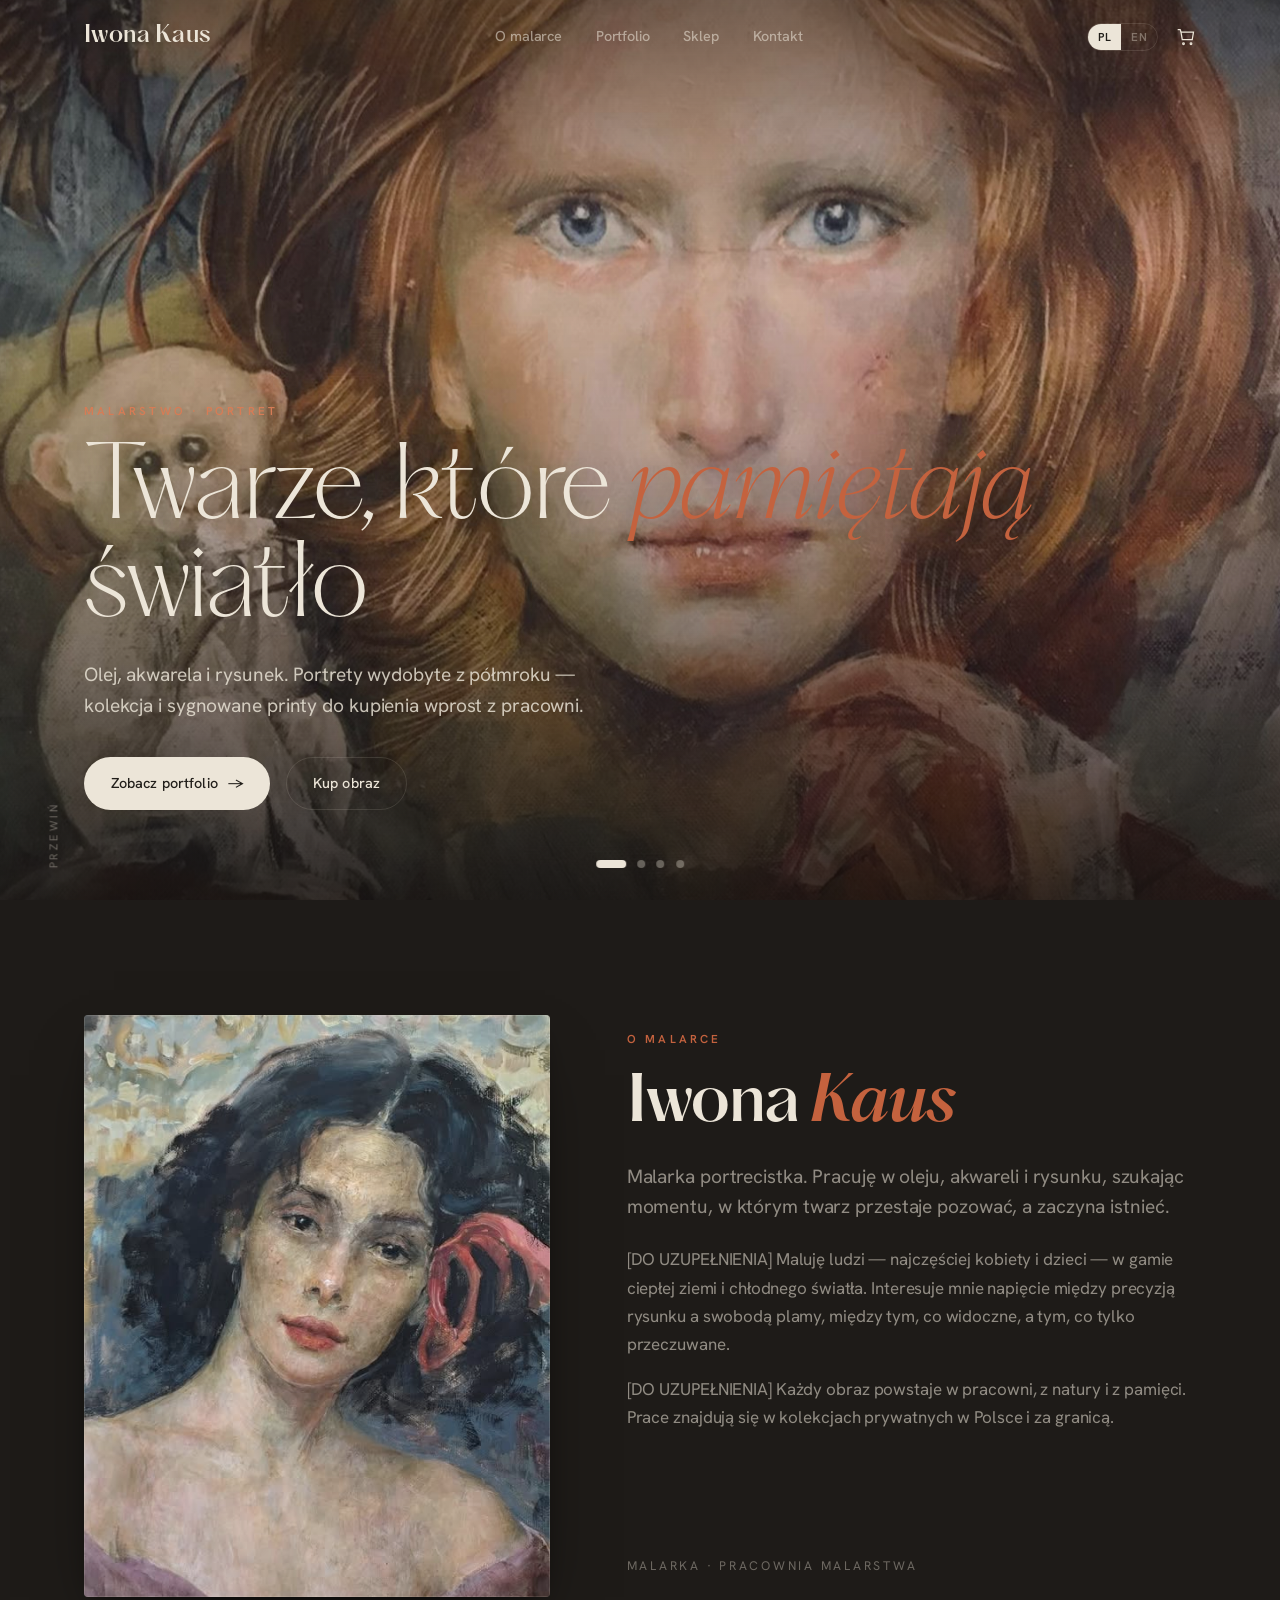
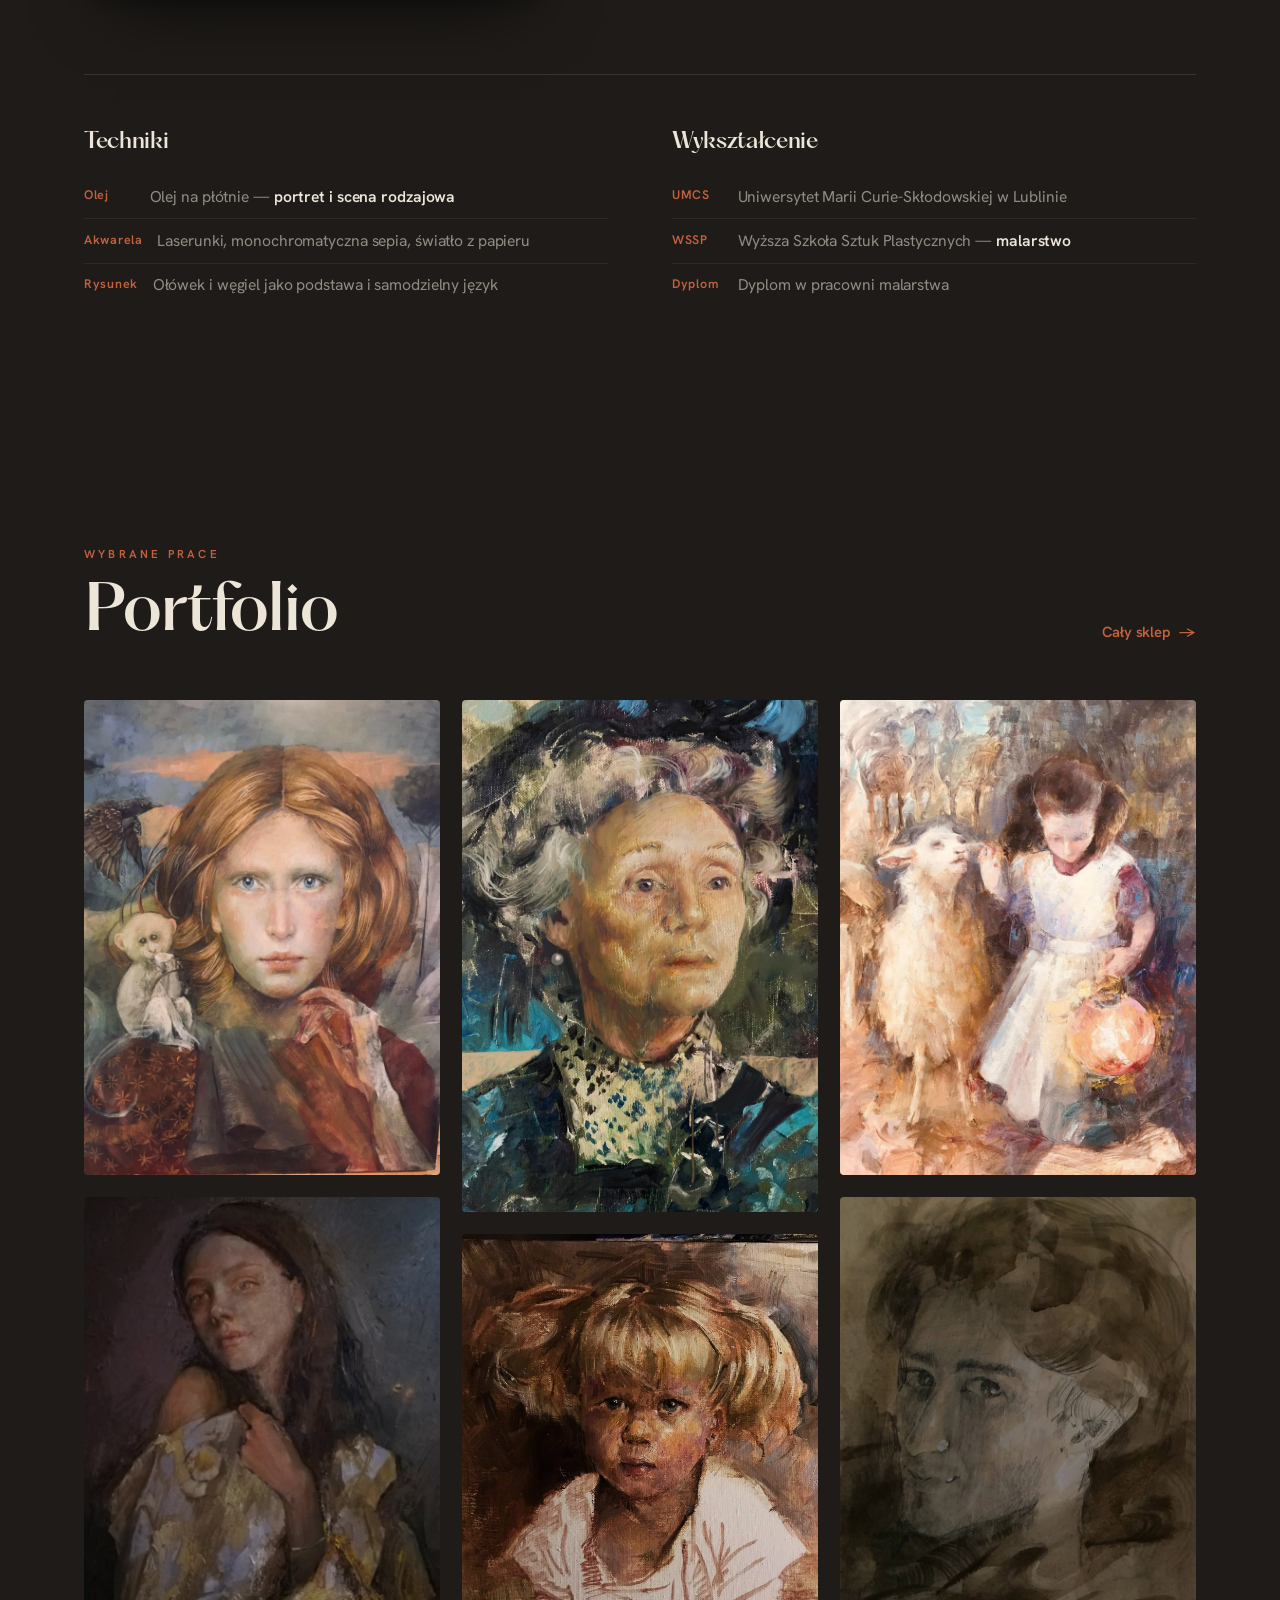
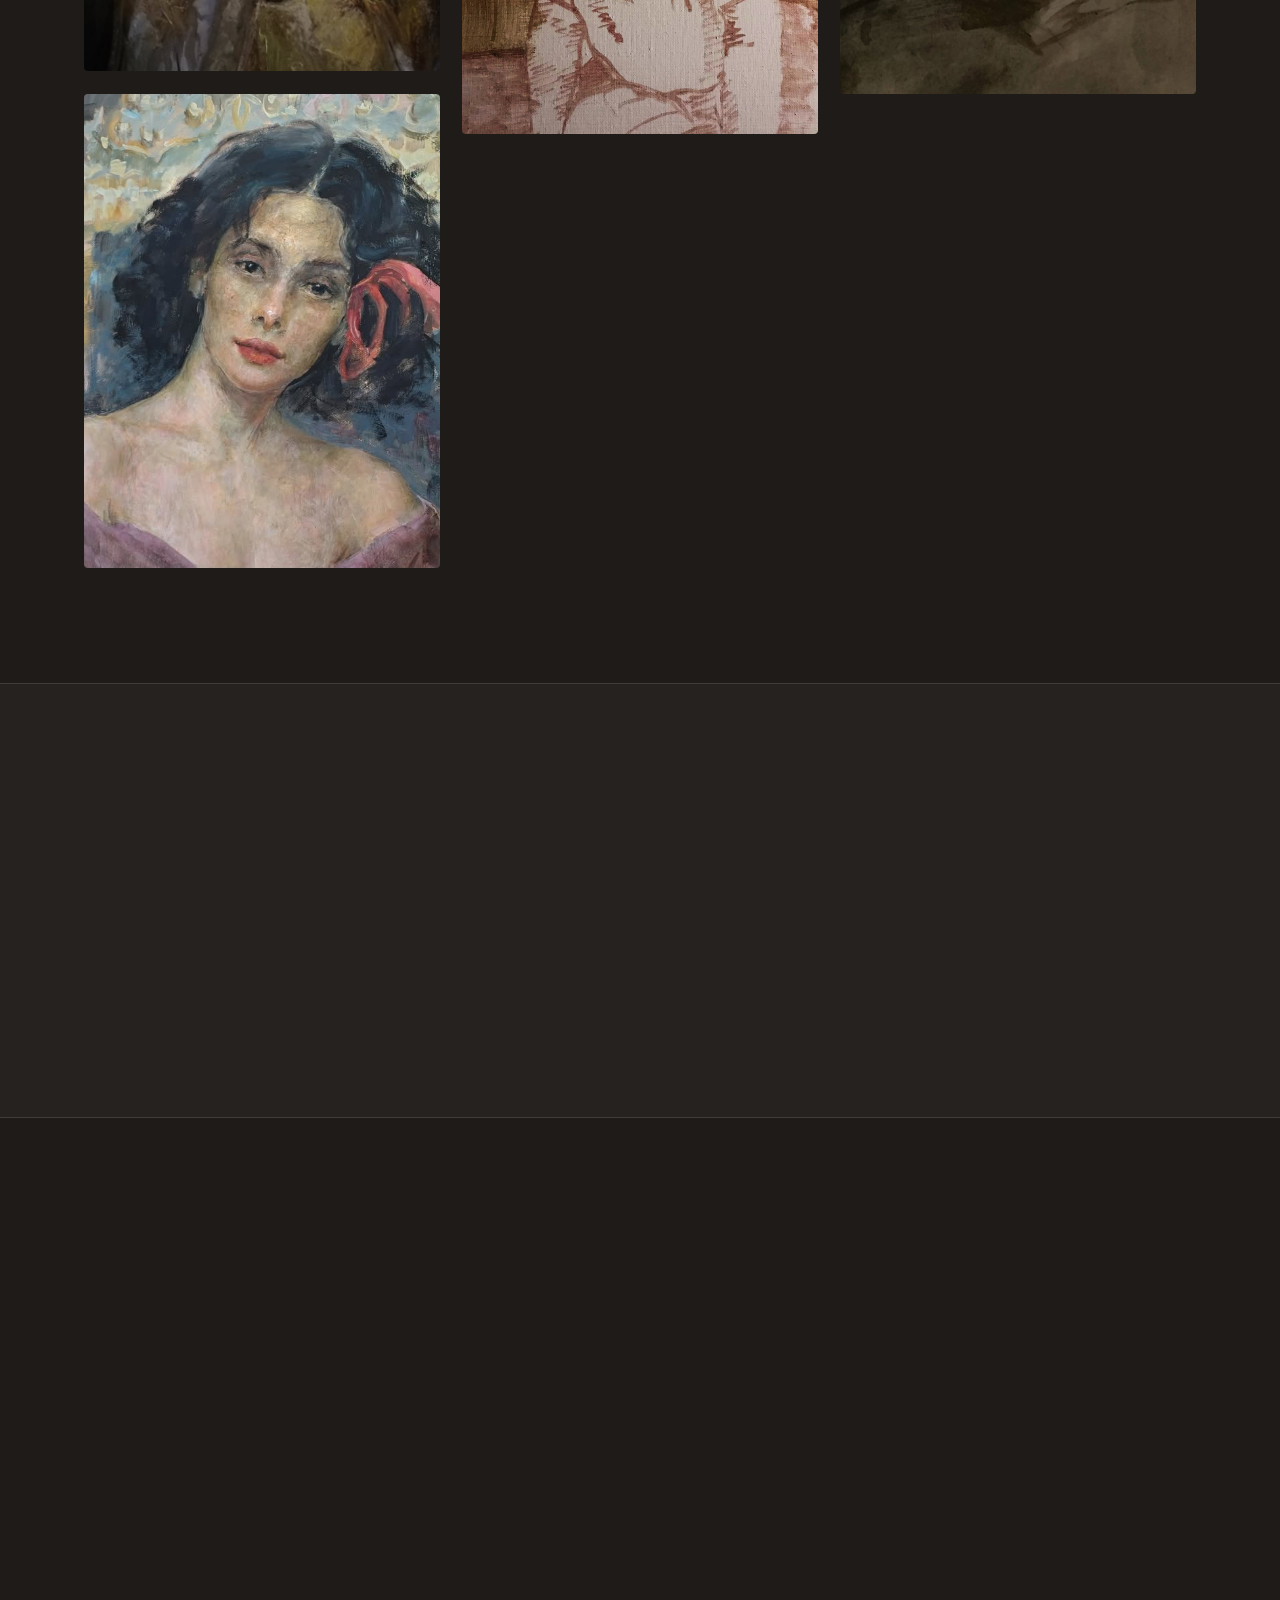
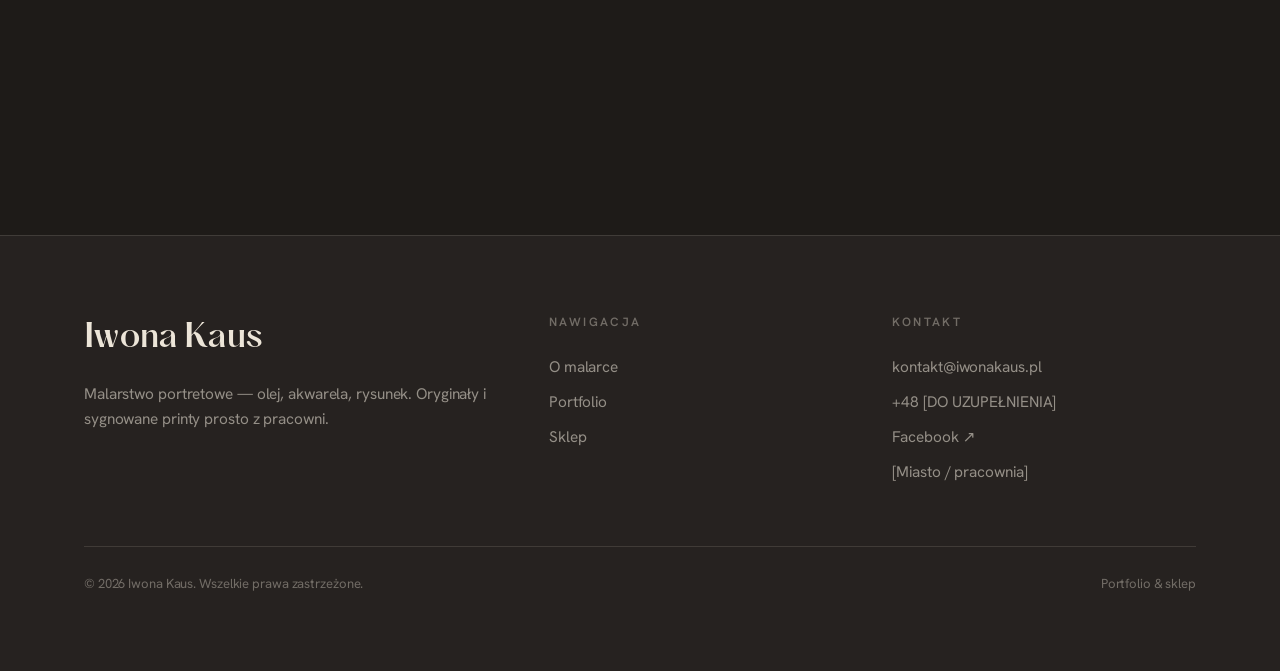
==== index.html @ 2f7f6acd "Iwona Kaus — portfolio & sklep (statyczna strona, PL/EN, koszyk+checkout) Co-Authored-By: Claude Opu" ====
<!DOCTYPE html>
<html lang="pl">
<head>
<meta charset="utf-8">
<meta name="viewport" content="width=device-width, initial-scale=1">
<title>Iwona Kaus — Malarstwo portretowe</title>
<meta name="description" content="Iwona Kaus — malarka portrecistka. Olej, akwarela, rysunek. Portfolio oraz oryginalne obrazy i sygnowane printy do kupienia z pracowni.">
<link rel="preconnect" href="https://fonts.googleapis.com">
<link rel="preconnect" href="https://fonts.gstatic.com" crossorigin>
<link href="https://fonts.googleapis.com/css2?family=Hanken+Grotesk:wght@400;500;600;700&family=Mrs+Saint+Delafield&display=swap" rel="stylesheet">
<link rel="stylesheet" href="assets/css/style.css">
</head>
<body>

<!-- ===================== NAV ===================== -->
<header class="nav">
  <div class="wrap">
    <a href="index.html" class="brand">Iwona <b>Kaus</b></a>
    <nav class="nav-links">
      <a href="#about" class="navlink" data-i18n="nav.about">O malarce</a>
      <a href="#portfolio" class="navlink" data-i18n="nav.portfolio">Portfolio</a>
      <a href="sklep.html" class="navlink" data-i18n="nav.shop">Sklep</a>
      <a href="#contact" class="navlink" data-i18n="nav.contact">Kontakt</a>
    </nav>
    <div class="nav-tools">
      <div class="lang">
        <button data-lang="pl">PL</button>
        <button data-lang="en">EN</button>
      </div>
      <button class="cart-btn" aria-label="Cart">
        <svg viewBox="0 0 24 24"><path d="M6 6h15l-1.5 9h-12z"/><circle cx="9" cy="20" r="1"/><circle cx="18" cy="20" r="1"/><path d="M6 6L5 3H2"/></svg>
        <span class="cart-count">0</span>
      </button>
      <button class="burger" aria-label="Menu"><span></span><span></span><span></span></button>
    </div>
  </div>
</header>

<!-- ===================== HERO ===================== -->
<section class="hero">
  <div class="slides" id="slides"></div>
  <button class="hero-arrow prev" id="heroPrev" aria-label="Poprzedni"><svg viewBox="0 0 24 24"><path d="M15 18l-6-6 6-6"/></svg></button>
  <button class="hero-arrow next" id="heroNext" aria-label="Następny"><svg viewBox="0 0 24 24"><path d="M9 18l6-6-6-6"/></svg></button>
  <div class="hero-content">
    <div class="wrap">
      <span class="eyebrow" data-i18n="hero.eyebrow">Malarstwo · Portret</span>
      <h1 class="display" data-i18n="hero.title">Twarze, które <em>pamiętają</em> światło</h1>
      <p class="lede" data-i18n="hero.lede">Olej, akwarela i rysunek. Portrety wydobyte z półmroku.</p>
      <div class="hero-cta">
        <a href="#portfolio" class="btn btn-primary"><span data-i18n="hero.cta1">Zobacz portfolio</span> <span class="arw">→</span></a>
        <a href="sklep.html" class="btn btn-ghost"><span data-i18n="hero.cta2">Kup obraz</span></a>
      </div>
    </div>
  </div>
  <div class="hero-dots" id="heroDots"></div>
  <span class="scroll-cue" data-i18n="hero.scroll">Przewiń</span>
</section>

<!-- ===================== ABOUT ===================== -->
<section class="section about" id="about">
  <div class="wrap">
    <div class="about-grid">
      <div class="about-portrait reveal">
        <img src="assets/img/art-03-dziewczyna-roza.png" alt="Iwona Kaus — pracownia">
        <span class="frame"></span>
      </div>
      <div>
        <span class="eyebrow reveal" data-i18n="about.eyebrow">O malarce</span>
        <h2 class="title reveal d1" data-i18n="about.title">Iwona <em>Kaus</em></h2>
        <p class="lede reveal d2" data-i18n="about.lede">Malarka portrecistka.</p>
        <p class="body reveal d2" data-i18n="about.p1">[DO UZUPEŁNIENIA]</p>
        <p class="body reveal d3" data-i18n="about.p2">[DO UZUPEŁNIENIA]</p>
        <div class="sign-wrap reveal d3">
          <div class="signature">Iwona Kaus</div>
          <div class="sign-role" data-i18n="about.signrole">Malarka · pracownia malarstwa</div>
        </div>
      </div>
    </div>

    <div class="facts">
      <div class="reveal">
        <h4 data-i18n="facts.tech.title">Techniki</h4>
        <ul>
          <li><span class="k" data-i18n="facts.tech.1k">Olej</span><span class="v" data-i18n="facts.tech.1v"></span></li>
          <li><span class="k" data-i18n="facts.tech.2k">Akwarela</span><span class="v" data-i18n="facts.tech.2v"></span></li>
          <li><span class="k" data-i18n="facts.tech.3k">Rysunek</span><span class="v" data-i18n="facts.tech.3v"></span></li>
        </ul>
      </div>
      <div class="reveal d1">
        <h4 data-i18n="facts.edu.title">Wykształcenie</h4>
        <ul>
          <li><span class="k" data-i18n="facts.edu.1k">UMCS</span><span class="v" data-i18n="facts.edu.1v"></span></li>
          <li><span class="k" data-i18n="facts.edu.2k">WSSP</span><span class="v" data-i18n="facts.edu.2v"></span></li>
          <li><span class="k" data-i18n="facts.edu.3k">Dyplom</span><span class="v" data-i18n="facts.edu.3v"></span></li>
        </ul>
      </div>
    </div>
  </div>
</section>

<!-- ===================== PORTFOLIO ===================== -->
<section class="section" id="portfolio">
  <div class="wrap">
    <div class="pf-head">
      <div>
        <span class="eyebrow reveal" data-i18n="pf.eyebrow">Wybrane prace</span>
        <h2 class="title reveal d1" data-i18n="pf.title">Portfolio</h2>
      </div>
      <a href="sklep.html" class="link-arw reveal d1"><span data-i18n="pf.cta">Cały sklep</span> <span>→</span></a>
    </div>
    <div class="pf-grid" id="pfGrid"></div>
  </div>
</section>

<!-- ===================== QUOTE ===================== -->
<section class="section quote">
  <div class="wrap">
    <blockquote class="reveal" data-i18n="quote.text">„…”</blockquote>
    <cite class="reveal d1" data-i18n="quote.cite">Iwona Kaus</cite>
  </div>
</section>

<!-- ===================== SHOP CTA ===================== -->
<section class="section shop-cta">
  <div class="wrap">
    <span class="eyebrow reveal" style="justify-content:center" data-i18n="shopcta.eyebrow">Kolekcja</span>
    <h2 class="title reveal d1" data-i18n="shopcta.title">Zabierz obraz do domu</h2>
    <p class="lede reveal d2" data-i18n="shopcta.lede"></p>
    <a href="sklep.html" class="btn btn-accent reveal d2"><span data-i18n="shopcta.btn">Przejdź do sklepu</span> <span class="arw">→</span></a>
  </div>
</section>

<!-- ===================== FOOTER ===================== -->
<footer id="contact">
  <div class="wrap">
    <div class="foot-grid">
      <div>
        <div class="foot-brand">Iwona <b>Kaus</b></div>
        <p class="small" data-i18n="foot.tagline"></p>
      </div>
      <div class="foot-col">
        <h5 data-i18n="foot.explore">Nawigacja</h5>
        <a href="#about" data-i18n="nav.about">O malarce</a>
        <a href="#portfolio" data-i18n="nav.portfolio">Portfolio</a>
        <a href="sklep.html" data-i18n="nav.shop">Sklep</a>
      </div>
      <div class="foot-col">
        <h5 data-i18n="foot.contact">Kontakt</h5>
        <a href="mailto:kontakt@iwonakaus.pl">kontakt@iwonakaus.pl</a>
        <span>+48 [DO UZUPEŁNIENIA]</span>
        <a href="https://www.facebook.com/profile.php?id=100009621670261" target="_blank" rel="noopener">Facebook ↗</a>
        <span>[Miasto / pracownia]</span>
      </div>
    </div>
    <div class="foot-bottom">
      <span>© <span id="year"></span> Iwona Kaus. <span data-i18n="foot.rights">Wszelkie prawa zastrzeżone.</span></span>
      <span data-i18n="foot.made">Portfolio & sklep</span>
    </div>
  </div>
</footer>

<!-- ===================== CART DRAWER ===================== -->
<div class="overlay" id="overlay"></div>
<aside class="drawer" id="cartDrawer" aria-label="Cart">
  <div class="drawer-head">
    <h3 data-i18n="cart.title">Koszyk</h3>
    <button class="drawer-close" id="cartClose" aria-label="Zamknij"><svg viewBox="0 0 24 24"><path d="M6 6l12 12M18 6L6 18"/></svg></button>
  </div>
  <div class="drawer-body" id="cartBody"></div>
  <div class="drawer-foot" id="cartFoot">
    <div class="row"><span class="lbl" data-i18n="cart.total">Razem</span><span class="sum" id="cartSum">0 zł</span></div>
    <a href="checkout.html" class="btn btn-accent"><span data-i18n="cart.checkout">Do kasy</span> <span class="arw">→</span></a>
  </div>
</aside>

<!-- ===================== LIGHTBOX ===================== -->
<div class="lightbox" id="lightbox" aria-hidden="true">
  <button class="lb-close" id="lbClose" aria-label="Zamknij"><svg viewBox="0 0 24 24"><path d="M6 6l12 12M18 6L6 18"/></svg></button>
  <div class="lb-inner">
    <div class="lb-fig">
      <button class="lb-nav prev" id="lbPrev" aria-label="Poprzedni"><svg viewBox="0 0 24 24"><path d="M15 18l-6-6 6-6"/></svg></button>
      <img id="lbImg" src="" alt="">
      <button class="lb-nav next" id="lbNext" aria-label="Następny"><svg viewBox="0 0 24 24"><path d="M9 18l6-6-6-6"/></svg></button>
    </div>
    <div class="lb-info">
      <div class="eyebrow" id="lbMedium"></div>
      <h3 id="lbTitle"></h3>
      <div class="lb-medium" id="lbDim"></div>
      <p id="lbDesc"></p>
      <div class="lb-price" id="lbPrice"></div>
      <div class="lb-actions">
        <button class="btn btn-accent" id="lbAdd"></button>
        <a href="sklep.html" class="btn btn-ghost" id="lbShop"></a>
      </div>
    </div>
  </div>
</div>

<script src="assets/js/data.js"></script>
<script src="assets/js/app.js"></script>
<script>document.getElementById("year").textContent=new Date().getFullYear();</script>
</body>
</html>
---- assets/css/style.css ----
/* ============================================================
   IWONA KAUS — Portfolio & Shop
   Preset A · Editorial Serif (dark warm)
   Palette traced to reference (Egon Schiele exhibitions page):
   warm graphite charcoal + warm cream, single terracotta accent.
   ============================================================ */

/* ---- PP Hatton (local, Free for Personal Use) ---- */
@font-face{font-family:"PP Hatton";src:url("../fonts/PPHatton-Ultralight.otf") format("opentype");font-weight:200;font-style:normal;font-display:swap}
@font-face{font-family:"PP Hatton";src:url("../fonts/PPHatton-UltralightItalic.otf") format("opentype");font-weight:200;font-style:italic;font-display:swap}
@font-face{font-family:"PP Hatton";src:url("../fonts/PPHatton-Medium.otf") format("opentype");font-weight:500;font-style:normal;font-display:swap}
@font-face{font-family:"PP Hatton";src:url("../fonts/PPHatton-MediumItalic.otf") format("opentype");font-weight:500;font-style:italic;font-display:swap}
@font-face{font-family:"PP Hatton";src:url("../fonts/PPHatton-Bold.otf") format("opentype");font-weight:700;font-style:normal;font-display:swap}
@font-face{font-family:"PP Hatton";src:url("../fonts/PPHatton-BoldItalic.otf") format("opentype");font-weight:700;font-style:italic;font-display:swap}

:root{
  /* — color — */
  --bg:        #1E1B18;   /* warm graphite, never #000 */
  --bg-2:      #262220;   /* raised panels / sections  */
  --bg-3:      #2E2A26;   /* cards on cards            */
  --cream:     #ECE5D8;   /* the light half of the ref */
  --ink:       #ECE5D8;   /* primary text on dark      */
  --ink-solid: #211E1A;   /* text on cream surfaces    */
  --muted:     rgba(236,229,216,.56);
  --faint:     rgba(236,229,216,.38);
  --line:      rgba(236,229,216,.13);
  --line-2:    rgba(236,229,216,.07);
  --accent:    #C4623E;   /* terracotta                */
  --accent-hi: #D67C56;
  --accent-soft: rgba(196,98,62,.15);

  /* — type — */
  --font-display: "PP Hatton", Georgia, "Times New Roman", serif;
  --font-body:    "Hanken Grotesk", system-ui, -apple-system, sans-serif;
  --font-sign:    "Mrs Saint Delafield", cursive;

  /* — space & shape — */
  --maxw: 1200px;
  --measure: 40rem;
  --pad-y: clamp(5rem, 9vw, 9rem);
  --r: 4px;               /* museum-crisp corners */
  --r-pill: 999px;
  --shadow: 0 30px 70px -30px rgba(0,0,0,.75), 0 8px 24px -12px rgba(0,0,0,.5);
  --ease: cubic-bezier(.22,.7,.24,1);
  --dur: .55s;
}

*{box-sizing:border-box;margin:0;padding:0}
html{-webkit-font-smoothing:antialiased;text-rendering:optimizeLegibility;scroll-behavior:smooth}
body{
  background:var(--bg);
  color:var(--ink);
  font-family:var(--font-body);
  font-size:1.0625rem;
  line-height:1.65;
  font-weight:400;
  letter-spacing:-0.006em;
  position:relative;
  overflow-x:hidden;
}
body.no-scroll{overflow:hidden}

/* film grain over the whole warm-dark canvas */
body::after{
  content:"";position:fixed;inset:0;z-index:1;pointer-events:none;opacity:.05;
  background-image:url("data:image/svg+xml,%3Csvg xmlns='http://www.w3.org/2000/svg' width='160' height='160'%3E%3Cfilter id='n'%3E%3CfeTurbulence type='fractalNoise' baseFrequency='0.85' numOctaves='2' stitchTiles='stitch'/%3E%3C/filter%3E%3Crect width='100%25' height='100%25' filter='url(%23n)'/%3E%3C/svg%3E");
}

img{max-width:100%;display:block}
a{color:inherit;text-decoration:none}
::selection{background:var(--accent);color:#fff}

/* ------------------------------------------------------------ layout */
.wrap{max-width:var(--maxw);margin-inline:auto;padding-inline:clamp(1.25rem,4vw,2.75rem);position:relative;z-index:2}
.section{padding-block:var(--pad-y)}
.eyebrow{
  font-family:var(--font-body);font-size:.72rem;font-weight:600;
  letter-spacing:.28em;text-transform:uppercase;color:var(--accent);
  display:inline-flex;align-items:center;
}

h1,h2,h3,h4{font-family:var(--font-display);font-optical-sizing:auto;font-weight:500;line-height:1.05;letter-spacing:-0.015em}
.display{font-size:clamp(3rem,7.6vw,6.2rem);font-weight:200;line-height:1.0;letter-spacing:-0.018em}
h2.title{font-size:clamp(2.3rem,4.8vw,4rem);font-weight:500;letter-spacing:-0.018em;line-height:1.02}
h2.title em, h1 em{font-style:italic;color:var(--accent)}
.lede{font-size:clamp(1.05rem,1.5vw,1.28rem);color:var(--muted);line-height:1.6;max-width:var(--measure)}

/* ------------------------------------------------------------ nav */
.nav{
  position:fixed;top:0;left:0;right:0;z-index:60;
  transition:background .4s var(--ease),border-color .4s var(--ease),backdrop-filter .4s;
  border-bottom:1px solid transparent;
}
.nav.scrolled{
  background:rgba(30,27,24,.72);backdrop-filter:blur(14px) saturate(1.2);
  border-bottom:1px solid var(--line);
}
.nav .wrap{display:flex;align-items:center;justify-content:space-between;padding-block:1.15rem}
.brand{font-family:var(--font-display);font-size:1.4rem;letter-spacing:.02em;font-weight:400}
.brand b{font-weight:inherit;font-style:normal;color:inherit}
.nav-links{display:flex;align-items:center;gap:2.1rem}
.nav-links a.navlink{font-size:.9rem;font-weight:500;color:var(--muted);transition:color .3s var(--ease);position:relative}
.nav-links a.navlink:hover,.nav-links a.navlink.active{color:var(--ink)}
.nav-links a.navlink::after{content:"";position:absolute;left:0;bottom:-6px;height:1px;width:0;background:var(--accent);transition:width .35s var(--ease)}
.nav-links a.navlink:hover::after,.nav-links a.navlink.active::after{width:100%}

.nav-tools{display:flex;align-items:center;gap:1.1rem}
.lang{display:inline-flex;align-items:center;border:1px solid var(--line);border-radius:var(--r-pill);overflow:hidden}
.lang button{background:transparent;border:0;color:var(--faint);font-family:var(--font-body);
  font-size:.72rem;font-weight:600;letter-spacing:.08em;padding:.35rem .6rem;cursor:pointer;transition:color .3s,background .3s}
.lang button.on{color:var(--ink-solid);background:var(--cream)}
.cart-btn{position:relative;background:transparent;border:0;cursor:pointer;color:var(--ink);display:inline-flex;align-items:center;gap:.5rem;font-family:var(--font-body);font-size:.9rem;font-weight:500}
.cart-btn svg{width:20px;height:20px;stroke:currentColor;fill:none;stroke-width:1.5}
.cart-count{position:absolute;top:-8px;right:-10px;min-width:17px;height:17px;padding:0 4px;border-radius:999px;
  background:var(--accent);color:#fff;font-size:.62rem;font-weight:700;display:none;align-items:center;justify-content:center;line-height:1}
.cart-count.show{display:inline-flex}
.burger{display:none}

/* ------------------------------------------------------------ buttons */
.btn{
  display:inline-flex;align-items:center;gap:.6rem;cursor:pointer;
  font-family:var(--font-body);font-weight:500;font-size:.9rem;letter-spacing:.01em;
  padding:.85rem 1.6rem;border-radius:var(--r-pill);border:1px solid transparent;
  transition:transform .35s var(--ease),background .35s var(--ease),color .35s var(--ease),border-color .35s var(--ease);
}
.btn .arw{transition:transform .35s var(--ease)}
.btn:hover .arw{transform:translateX(4px)}
.btn-primary{background:var(--cream);color:var(--ink-solid)}
.btn-primary:hover{transform:translateY(-2px);background:#fff}
.btn-ghost{background:transparent;color:var(--ink);border-color:var(--line)}
.btn-ghost:hover{border-color:var(--cream)}
.btn-accent{background:var(--accent);color:#fff}
.btn-accent:hover{transform:translateY(-2px);background:var(--accent-hi)}
.btn-sm{padding:.55rem 1.05rem;font-size:.8rem}
.btn[disabled]{opacity:.45;cursor:not-allowed;transform:none}
.link-arw{display:inline-flex;align-items:center;gap:.5rem;color:var(--ink);font-weight:600;font-size:.92rem;transition:gap .3s var(--ease)}
.link-arw span{color:var(--accent)}
.link-arw:hover{gap:.85rem}

/* ------------------------------------------------------------ HERO slider */
.hero{position:relative;height:100vh;min-height:620px;overflow:hidden;background:#100e0c}
.slides{position:absolute;inset:0}
.slide{position:absolute;inset:0;opacity:0;transition:opacity 1.4s var(--ease);z-index:1}
.slide.active{opacity:1;z-index:2}
.slide-img{position:absolute;inset:0;background-size:cover;background-position:center;transform:scale(1.04);
  will-change:transform}
.slide.active .slide-img{animation:kenburns 8s linear forwards}
@keyframes kenburns{from{transform:scale(1.04)}to{transform:scale(1.15)}}
/* legibility veil */
.hero::before{content:"";position:absolute;inset:0;z-index:3;pointer-events:none;
  background:linear-gradient(180deg,rgba(20,17,15,.55) 0%,rgba(20,17,15,.15) 30%,rgba(20,17,15,.35) 65%,rgba(20,17,15,.85) 100%);}

.hero-content{position:absolute;z-index:5;left:0;right:0;bottom:clamp(4.5rem,10vh,8rem);pointer-events:none}
.hero-content .wrap{pointer-events:auto}
.hero-content .eyebrow{color:var(--accent-hi)}
.hero h1{margin:1.2rem 0 1.4rem;max-width:15ch;text-shadow:0 2px 30px rgba(0,0,0,.4)}
.hero .lede{color:rgba(236,229,216,.82);max-width:34rem;margin-bottom:2.2rem}
.hero-cta{display:flex;gap:1rem;flex-wrap:wrap;align-items:center}

/* one orchestrated page-load: staggered entrance */
.hero-content .eyebrow,.hero-content h1,.hero-content .lede,.hero-content .hero-cta{
  opacity:0;transform:translateY(20px);animation:heroRise .95s var(--ease) forwards}
.hero-content .eyebrow{animation-delay:.20s}
.hero-content h1{animation-delay:.34s}
.hero-content .lede{animation-delay:.50s}
.hero-content .hero-cta{animation-delay:.64s}
.hero-dots,.scroll-cue{opacity:0;animation:heroFade 1s var(--ease) .9s forwards}
@keyframes heroRise{to{opacity:1;transform:none}}
@keyframes heroFade{to{opacity:1}}

/* arrows */
.hero-arrow{position:absolute;top:50%;transform:translateY(-50%);z-index:6;
  width:56px;height:56px;border-radius:999px;border:1px solid rgba(236,229,216,.25);
  background:rgba(20,17,15,.28);backdrop-filter:blur(6px);color:var(--cream);
  display:flex;align-items:center;justify-content:center;cursor:pointer;
  opacity:0;transition:opacity .4s var(--ease),background .3s,border-color .3s,transform .3s var(--ease)}
.hero:hover .hero-arrow{opacity:1}
.hero-arrow:hover{background:rgba(20,17,15,.6);border-color:var(--cream)}
.hero-arrow.prev{left:clamp(1rem,3vw,2.5rem)}
.hero-arrow.next{right:clamp(1rem,3vw,2.5rem)}
.hero-arrow svg{width:22px;height:22px;stroke:currentColor;fill:none;stroke-width:1.6}

/* dots */
.hero-dots{position:absolute;z-index:6;bottom:2rem;left:50%;transform:translateX(-50%);
  display:flex;gap:.7rem}
.hero-dots button{width:8px;height:8px;border-radius:999px;border:0;padding:0;cursor:pointer;
  background:rgba(236,229,216,.35);transition:width .5s var(--ease),background .4s var(--ease)}
.hero-dots button.on{width:30px;background:var(--cream)}
.scroll-cue{position:absolute;z-index:6;left:clamp(1.25rem,4vw,2.75rem);bottom:2rem;
  font-size:.7rem;letter-spacing:.22em;text-transform:uppercase;color:var(--faint);
  writing-mode:vertical-rl;transform:rotate(180deg)}

/* ------------------------------------------------------------ ABOUT */
.about{background:var(--bg)}
.about-grid{display:grid;grid-template-columns:0.9fr 1.1fr;gap:clamp(2.5rem,6vw,6rem);align-items:center}
.about-portrait{position:relative;border-radius:var(--r);overflow:hidden;aspect-ratio:4/5;box-shadow:var(--shadow)}
.about-portrait img{width:100%;height:100%;object-fit:cover;filter:grayscale(.15) contrast(1.02)}
.about-portrait .frame{position:absolute;inset:0;border:1px solid var(--line);pointer-events:none}
.about h2{margin:1.4rem 0 1.6rem}
.about .lede{margin-bottom:1.4rem}
.about p.body{color:var(--muted);max-width:38rem;margin-bottom:1.1rem}
.sign-wrap{margin-top:2.4rem;height:120px;position:relative}
.signature{font-family:var(--font-sign);font-size:clamp(3.4rem,7vw,5.2rem);color:var(--cream);
  line-height:1;white-space:nowrap;
  clip-path:inset(0 100% 0 0);}
.signature.draw{animation:writeSign 2.4s var(--ease) forwards}
@keyframes writeSign{to{clip-path:inset(0 0 0 0)}}
.sign-role{font-size:.78rem;letter-spacing:.22em;text-transform:uppercase;color:var(--faint);margin-top:.2rem}

/* techniques + education strip */
.facts{display:grid;grid-template-columns:1fr 1fr;gap:clamp(2rem,5vw,4rem);margin-top:clamp(3rem,6vw,5rem);
  border-top:1px solid var(--line);padding-top:clamp(2.5rem,5vw,3.5rem)}
.facts h4{font-size:1.35rem;margin-bottom:1.3rem;font-weight:400}
.facts ul{list-style:none}
.facts li{display:flex;gap:.9rem;padding:.55rem 0;color:var(--muted);border-bottom:1px solid var(--line-2);font-size:.98rem}
.facts li:last-child{border-bottom:0}
.facts li .k{color:var(--accent);font-weight:600;font-size:.78rem;letter-spacing:.06em;min-width:3.2rem;padding-top:.12rem}
.facts li .v b{color:var(--ink);font-weight:600}

/* ------------------------------------------------------------ PORTFOLIO */
.pf-head{display:flex;justify-content:space-between;align-items:flex-end;gap:2rem;flex-wrap:wrap;margin-bottom:clamp(2.5rem,5vw,3.5rem)}
.pf-head h2{margin-top:1rem}
.pf-grid{columns:3;column-gap:1.4rem}
@media(max-width:900px){.pf-grid{columns:2}}
@media(max-width:560px){.pf-grid{columns:1}}
.pf-item{break-inside:avoid;margin-bottom:1.4rem;position:relative;border-radius:var(--r);overflow:hidden;cursor:pointer;background:var(--bg-2)}
.pf-item img{width:100%;height:auto;transition:transform .9s var(--ease),filter .6s;filter:saturate(.96)}
.pf-item:hover img{transform:scale(1.05);filter:saturate(1.05)}
.pf-overlay{position:absolute;inset:0;display:flex;flex-direction:column;justify-content:flex-end;
  padding:1.3rem;background:linear-gradient(0deg,rgba(20,17,15,.9) 0%,rgba(20,17,15,.15) 55%,transparent 100%);
  opacity:0;transition:opacity .5s var(--ease);}
.pf-item:hover .pf-overlay{opacity:1}
.pf-overlay .pf-t{font-family:var(--font-display);font-size:1.3rem;letter-spacing:-0.02em;line-height:1.1}
.pf-overlay .pf-meta{display:flex;justify-content:space-between;align-items:center;margin-top:.5rem}
.pf-overlay .pf-medium{font-size:.78rem;letter-spacing:.1em;text-transform:uppercase;color:var(--faint)}
.pf-overlay .pf-price{font-size:.95rem;font-weight:600;color:var(--accent-hi)}
.pf-corner{position:absolute;top:1rem;right:1rem;width:34px;height:34px;border-radius:999px;
  background:rgba(20,17,15,.5);backdrop-filter:blur(4px);display:flex;align-items:center;justify-content:center;
  color:var(--cream);opacity:0;transform:scale(.8);transition:opacity .4s,transform .4s var(--ease)}
.pf-item:hover .pf-corner{opacity:1;transform:scale(1)}
.pf-corner svg{width:16px;height:16px;stroke:currentColor;fill:none;stroke-width:1.6}

/* ------------------------------------------------------------ QUOTE band */
.quote{background:var(--bg-2);border-block:1px solid var(--line)}
.quote .wrap{text-align:center;max-width:52rem}
.quote blockquote{font-family:var(--font-display);font-style:italic;font-weight:400;
  font-size:clamp(1.6rem,3.4vw,2.6rem);line-height:1.25;letter-spacing:-0.02em}
.quote cite{display:block;margin-top:1.6rem;font-style:normal;font-size:.82rem;letter-spacing:.2em;
  text-transform:uppercase;color:var(--faint)}

/* ------------------------------------------------------------ CTA to shop */
.shop-cta{position:relative;overflow:hidden}
.shop-cta .wrap{text-align:center;padding-block:clamp(4rem,8vw,7rem)}
.shop-cta h2{margin:1.2rem auto 1.4rem;max-width:20ch}
.shop-cta .lede{margin:0 auto 2.2rem;text-align:center}

/* ------------------------------------------------------------ FOOTER */
footer{background:var(--bg-2);border-top:1px solid var(--line)}
footer .wrap{padding-block:clamp(3.5rem,6vw,5rem)}
.foot-grid{display:grid;grid-template-columns:1.4fr 1fr 1fr;gap:2.5rem}
.foot-brand{font-family:var(--font-display);font-size:2rem;letter-spacing:.01em}
.foot-brand b{font-style:normal;color:inherit;font-weight:inherit}
footer p.small{color:var(--muted);margin-top:1rem;max-width:26rem;font-size:.96rem}
.foot-col h5{font-size:.75rem;letter-spacing:.2em;text-transform:uppercase;color:var(--faint);margin-bottom:1.1rem;font-family:var(--font-body);font-weight:600}
.foot-col a,.foot-col span{display:block;color:var(--muted);padding:.3rem 0;transition:color .3s;font-size:.96rem}
.foot-col a:hover{color:var(--ink)}
.foot-bottom{display:flex;justify-content:space-between;align-items:center;flex-wrap:wrap;gap:1rem;
  margin-top:clamp(2.5rem,5vw,3.5rem);padding-top:1.6rem;border-top:1px solid var(--line);color:var(--faint);font-size:.82rem}

/* ------------------------------------------------------------ LIGHTBOX */
.lightbox{position:fixed;inset:0;z-index:90;background:rgba(16,14,12,.94);backdrop-filter:blur(8px);
  display:flex;align-items:center;justify-content:center;padding:clamp(1rem,4vw,3rem);
  opacity:0;visibility:hidden;transition:opacity .4s var(--ease),visibility .4s}
.lightbox.open{opacity:1;visibility:visible}
.lb-inner{max-width:1100px;width:100%;display:grid;grid-template-columns:1.5fr 1fr;gap:2.5rem;align-items:center}
.lb-fig{position:relative;max-height:82vh}
.lb-fig img{width:100%;max-height:82vh;object-fit:contain;border-radius:var(--r);box-shadow:var(--shadow)}
.lb-info .eyebrow{margin-bottom:1rem}
.lb-info h3{font-size:clamp(1.8rem,3vw,2.6rem);margin-bottom:.6rem}
.lb-info .lb-medium{color:var(--faint);font-size:.85rem;letter-spacing:.12em;text-transform:uppercase;margin-bottom:1.4rem}
.lb-info p{color:var(--muted);margin-bottom:1.6rem}
.lb-info .lb-price{font-family:var(--font-display);font-size:1.8rem;color:var(--accent-hi);margin-bottom:1.6rem}
.lb-actions{display:flex;gap:.8rem;flex-wrap:wrap}
.lb-close{position:absolute;top:clamp(1rem,3vw,2rem);right:clamp(1rem,3vw,2rem);z-index:2;
  width:46px;height:46px;border-radius:999px;border:1px solid var(--line);background:rgba(20,17,15,.5);
  color:var(--cream);cursor:pointer;display:flex;align-items:center;justify-content:center;transition:border-color .3s,background .3s}
.lb-close:hover{border-color:var(--cream)}
.lb-close svg{width:20px;height:20px;stroke:currentColor;stroke-width:1.6;fill:none}
.lb-nav{position:absolute;top:50%;transform:translateY(-50%);width:46px;height:46px;border-radius:999px;
  border:1px solid rgba(236,229,216,.2);background:rgba(20,17,15,.4);color:var(--cream);cursor:pointer;
  display:flex;align-items:center;justify-content:center}
.lb-nav svg{width:20px;height:20px;stroke:currentColor;stroke-width:1.6;fill:none}
.lb-nav.prev{left:-64px}.lb-nav.next{right:-64px}
@media(max-width:980px){.lb-nav{display:none}}

/* ============================================================ SHOP PAGE */
.page-head{padding-top:clamp(8rem,14vh,11rem);padding-bottom:clamp(2.5rem,5vw,4rem);text-align:center;border-bottom:1px solid var(--line)}
.page-head .eyebrow{justify-content:center}
.page-head h1{margin:1.2rem auto .9rem;max-width:16ch}
.page-head .lede{margin:0 auto;text-align:center}

.shop-toolbar{display:flex;justify-content:center;gap:.6rem;margin:clamp(2.5rem,5vw,3.5rem) 0 clamp(2rem,4vw,3rem)}
.tab{background:transparent;border:1px solid var(--line);color:var(--muted);cursor:pointer;
  font-family:var(--font-body);font-weight:600;font-size:.82rem;letter-spacing:.06em;
  padding:.6rem 1.4rem;border-radius:var(--r-pill);transition:all .3s var(--ease)}
.tab .n{opacity:.6;margin-left:.4rem;font-weight:500}
.tab:hover{color:var(--ink);border-color:var(--faint)}
.tab.on{background:var(--cream);color:var(--ink-solid);border-color:var(--cream)}

.shop-grid{display:grid;grid-template-columns:repeat(3,1fr);gap:clamp(1.4rem,2.5vw,2.2rem)}
@media(max-width:900px){.shop-grid{grid-template-columns:repeat(2,1fr)}}
@media(max-width:560px){.shop-grid{grid-template-columns:1fr}}
.product{background:var(--bg-2);border:1px solid var(--line-2);border-radius:var(--r);overflow:hidden;
  display:flex;flex-direction:column;transition:transform .5s var(--ease),border-color .4s,box-shadow .5s}
.product:hover{transform:translateY(-4px);border-color:var(--line);box-shadow:var(--shadow)}
.product-media{position:relative;aspect-ratio:4/5;overflow:hidden;background:var(--bg-3)}
.product-media img{width:100%;height:100%;object-fit:cover;transition:transform .9s var(--ease)}
.product:hover .product-media img{transform:scale(1.05)}
.badge{position:absolute;top:.9rem;left:.9rem;z-index:2;font-size:.66rem;letter-spacing:.12em;text-transform:uppercase;
  font-weight:700;padding:.32rem .6rem;border-radius:var(--r-pill);background:rgba(20,17,15,.62);backdrop-filter:blur(4px);color:var(--cream)}
.badge.sold{background:var(--ink-solid);color:var(--faint)}
.product-body{padding:1.2rem 1.2rem 1.35rem;display:flex;flex-direction:column;flex:1}
.product-body .p-medium{font-size:.72rem;letter-spacing:.14em;text-transform:uppercase;color:var(--accent);margin-bottom:.5rem}
.product-body h3{font-size:1.35rem;letter-spacing:-0.02em;line-height:1.12}
.product-body .p-dim{color:var(--faint);font-size:.86rem;margin-top:.35rem}
.product-foot{display:flex;align-items:center;justify-content:space-between;gap:1rem;margin-top:auto;padding-top:1.2rem}
.product-foot .price{font-family:var(--font-display);font-size:1.5rem;color:var(--ink)}
.product-foot .price small{font-size:.8rem;color:var(--faint);font-family:var(--font-body)}

/* ============================================================ CART DRAWER */
.overlay{position:fixed;inset:0;z-index:79;background:rgba(16,14,12,.6);backdrop-filter:blur(3px);
  opacity:0;visibility:hidden;transition:opacity .4s var(--ease),visibility .4s}
.overlay.open{opacity:1;visibility:visible}
.drawer{position:fixed;top:0;right:0;bottom:0;z-index:80;width:min(420px,92vw);background:var(--bg-2);
  border-left:1px solid var(--line);transform:translateX(100%);transition:transform .5s var(--ease);
  display:flex;flex-direction:column}
.drawer.open{transform:none}
.drawer-head{display:flex;align-items:center;justify-content:space-between;padding:1.4rem 1.5rem;border-bottom:1px solid var(--line)}
.drawer-head h3{font-size:1.5rem}
.drawer-close{background:transparent;border:0;color:var(--muted);cursor:pointer;padding:.3rem;transition:color .3s}
.drawer-close:hover{color:var(--ink)}
.drawer-close svg{width:22px;height:22px;stroke:currentColor;stroke-width:1.6;fill:none}
.drawer-body{flex:1;overflow-y:auto;padding:1.2rem 1.5rem}
.cart-empty{color:var(--faint);text-align:center;padding:3rem 1rem;font-style:italic;font-family:var(--font-display)}
.cart-item{display:grid;grid-template-columns:64px 1fr auto;gap:1rem;padding:1.1rem 0;border-bottom:1px solid var(--line-2)}
.cart-item img{width:64px;height:78px;object-fit:cover;border-radius:2px}
.cart-item .ci-t{font-family:var(--font-display);font-size:1.05rem;line-height:1.15}
.cart-item .ci-m{font-size:.72rem;letter-spacing:.1em;text-transform:uppercase;color:var(--faint);margin-top:.2rem}
.cart-item .ci-p{color:var(--accent-hi);font-weight:600;font-size:.92rem;margin-top:.5rem}
.qty{display:inline-flex;align-items:center;border:1px solid var(--line);border-radius:var(--r-pill);margin-top:.5rem}
.qty button{background:transparent;border:0;color:var(--ink);cursor:pointer;width:26px;height:26px;font-size:1rem;line-height:1}
.qty span{min-width:22px;text-align:center;font-size:.85rem}
.ci-remove{background:transparent;border:0;color:var(--faint);cursor:pointer;font-size:.75rem;text-align:right;transition:color .3s}
.ci-remove:hover{color:var(--accent)}
.drawer-foot{padding:1.4rem 1.5rem;border-top:1px solid var(--line)}
.drawer-foot .row{display:flex;justify-content:space-between;align-items:baseline;margin-bottom:1.1rem}
.drawer-foot .row .lbl{color:var(--muted);font-size:.9rem}
.drawer-foot .row .sum{font-family:var(--font-display);font-size:1.7rem}
.drawer-foot .btn{width:100%;justify-content:center}

/* ============================================================ CHECKOUT */
.checkout{padding-top:clamp(8rem,13vh,10rem)}
.co-grid{display:grid;grid-template-columns:1.3fr 1fr;gap:clamp(2.5rem,5vw,4.5rem);align-items:start}
.co-form h2{margin-bottom:2rem}
.field{margin-bottom:1.3rem}
.field.two{display:grid;grid-template-columns:1fr 1fr;gap:1rem}
.field label{display:block;font-size:.78rem;letter-spacing:.1em;text-transform:uppercase;color:var(--faint);margin-bottom:.55rem}
.field input,.field select,.field textarea{width:100%;background:var(--bg-2);border:1px solid var(--line);border-radius:var(--r);
  color:var(--ink);font-family:var(--font-body);font-size:1rem;padding:.85rem 1rem;transition:border-color .3s,background .3s}
.field input:focus,.field select:focus,.field textarea:focus{outline:none;border-color:var(--accent);background:var(--bg-3)}
.field input::placeholder,.field textarea::placeholder{color:var(--faint)}
.fieldset-title{font-size:.78rem;letter-spacing:.16em;text-transform:uppercase;color:var(--accent);margin:2.4rem 0 1.2rem;
  padding-bottom:.7rem;border-bottom:1px solid var(--line)}
.pay-note{display:flex;gap:.8rem;align-items:flex-start;background:var(--accent-soft);border:1px solid rgba(192,122,78,.3);
  border-radius:var(--r);padding:1rem 1.1rem;color:var(--muted);font-size:.9rem;margin-top:1.6rem}
.pay-note svg{width:20px;height:20px;stroke:var(--accent);fill:none;stroke-width:1.6;flex-shrink:0;margin-top:1px}

.co-summary{position:sticky;top:6rem;background:var(--bg-2);border:1px solid var(--line);border-radius:var(--r);padding:1.6rem}
.co-summary h3{font-size:1.5rem;margin-bottom:1.4rem;padding-bottom:1.2rem;border-bottom:1px solid var(--line)}
.co-line{display:grid;grid-template-columns:52px 1fr auto;gap:.9rem;padding:.9rem 0;border-bottom:1px solid var(--line-2)}
.co-line img{width:52px;height:64px;object-fit:cover;border-radius:2px}
.co-line .cl-t{font-family:var(--font-display);font-size:1rem;line-height:1.15}
.co-line .cl-q{font-size:.78rem;color:var(--faint);margin-top:.25rem}
.co-line .cl-p{font-weight:600;font-size:.92rem;align-self:center}
.co-totals{margin-top:1.3rem}
.co-totals .row{display:flex;justify-content:space-between;padding:.4rem 0;color:var(--muted);font-size:.94rem}
.co-totals .row.grand{margin-top:.8rem;padding-top:1rem;border-top:1px solid var(--line);color:var(--ink)}
.co-totals .row.grand .v{font-family:var(--font-display);font-size:1.7rem}
.co-summary .btn{width:100%;justify-content:center;margin-top:1.5rem}
.co-empty{text-align:center;padding:5rem 1rem}
.co-empty p{color:var(--muted);margin:1rem 0 1.8rem}

/* ------------------------------------------------------------ reveal */
.reveal{opacity:0;transform:translateY(22px);transition:opacity .9s var(--ease),transform .9s var(--ease)}
.reveal.in{opacity:1;transform:none}
.reveal.d1{transition-delay:.08s}.reveal.d2{transition-delay:.16s}.reveal.d3{transition-delay:.24s}
.reveal.d4{transition-delay:.32s}.reveal.d5{transition-delay:.4s}

/* ------------------------------------------------------------ toast */
.toast{position:fixed;bottom:2rem;left:50%;transform:translateX(-50%) translateY(120%);z-index:95;
  background:var(--cream);color:var(--ink-solid);padding:.85rem 1.4rem;border-radius:var(--r-pill);
  font-size:.9rem;font-weight:600;box-shadow:var(--shadow);transition:transform .5s var(--ease);display:flex;gap:.6rem;align-items:center}
.toast.show{transform:translateX(-50%) translateY(0)}
.toast svg{width:18px;height:18px;stroke:var(--accent);stroke-width:2;fill:none}

/* ------------------------------------------------------------ responsive */
@media(max-width:820px){
  .about-grid{grid-template-columns:1fr;gap:2.5rem}
  .facts{grid-template-columns:1fr;gap:2.5rem}
  .foot-grid{grid-template-columns:1fr;gap:2rem}
  .co-grid{grid-template-columns:1fr;gap:2.5rem}
  .lb-inner{grid-template-columns:1fr;gap:1.5rem;max-height:90vh;overflow-y:auto}
  .lb-fig img{max-height:55vh}
}
@media(max-width:680px){
  .nav-links{display:none}
  .nav-links.mobile-open{display:flex;position:absolute;top:100%;left:0;right:0;flex-direction:column;
    align-items:flex-start;gap:1.2rem;background:var(--bg-2);border-bottom:1px solid var(--line);padding:1.6rem clamp(1.25rem,4vw,2.75rem)}
  .burger{display:inline-flex;background:transparent;border:0;color:var(--ink);cursor:pointer;flex-direction:column;gap:5px}
  .burger span{width:22px;height:1.5px;background:currentColor;display:block;transition:transform .3s}
  .hero h1{font-size:clamp(2.4rem,10vw,3.4rem)}
  .field.two{grid-template-columns:1fr}
}
@media(max-width:420px){body{font-size:1rem}}

@media (prefers-reduced-motion:reduce){
  *{animation:none!important}
  .reveal{opacity:1;transform:none;transition:none}
  .hero-content .eyebrow,.hero-content h1,.hero-content .lede,.hero-content .hero-cta,
  .hero-dots,.scroll-cue{opacity:1;transform:none}
  .signature{clip-path:none}
  .slide.active .slide-img{animation:none;transform:scale(1.06)}
  html{scroll-behavior:auto}
}
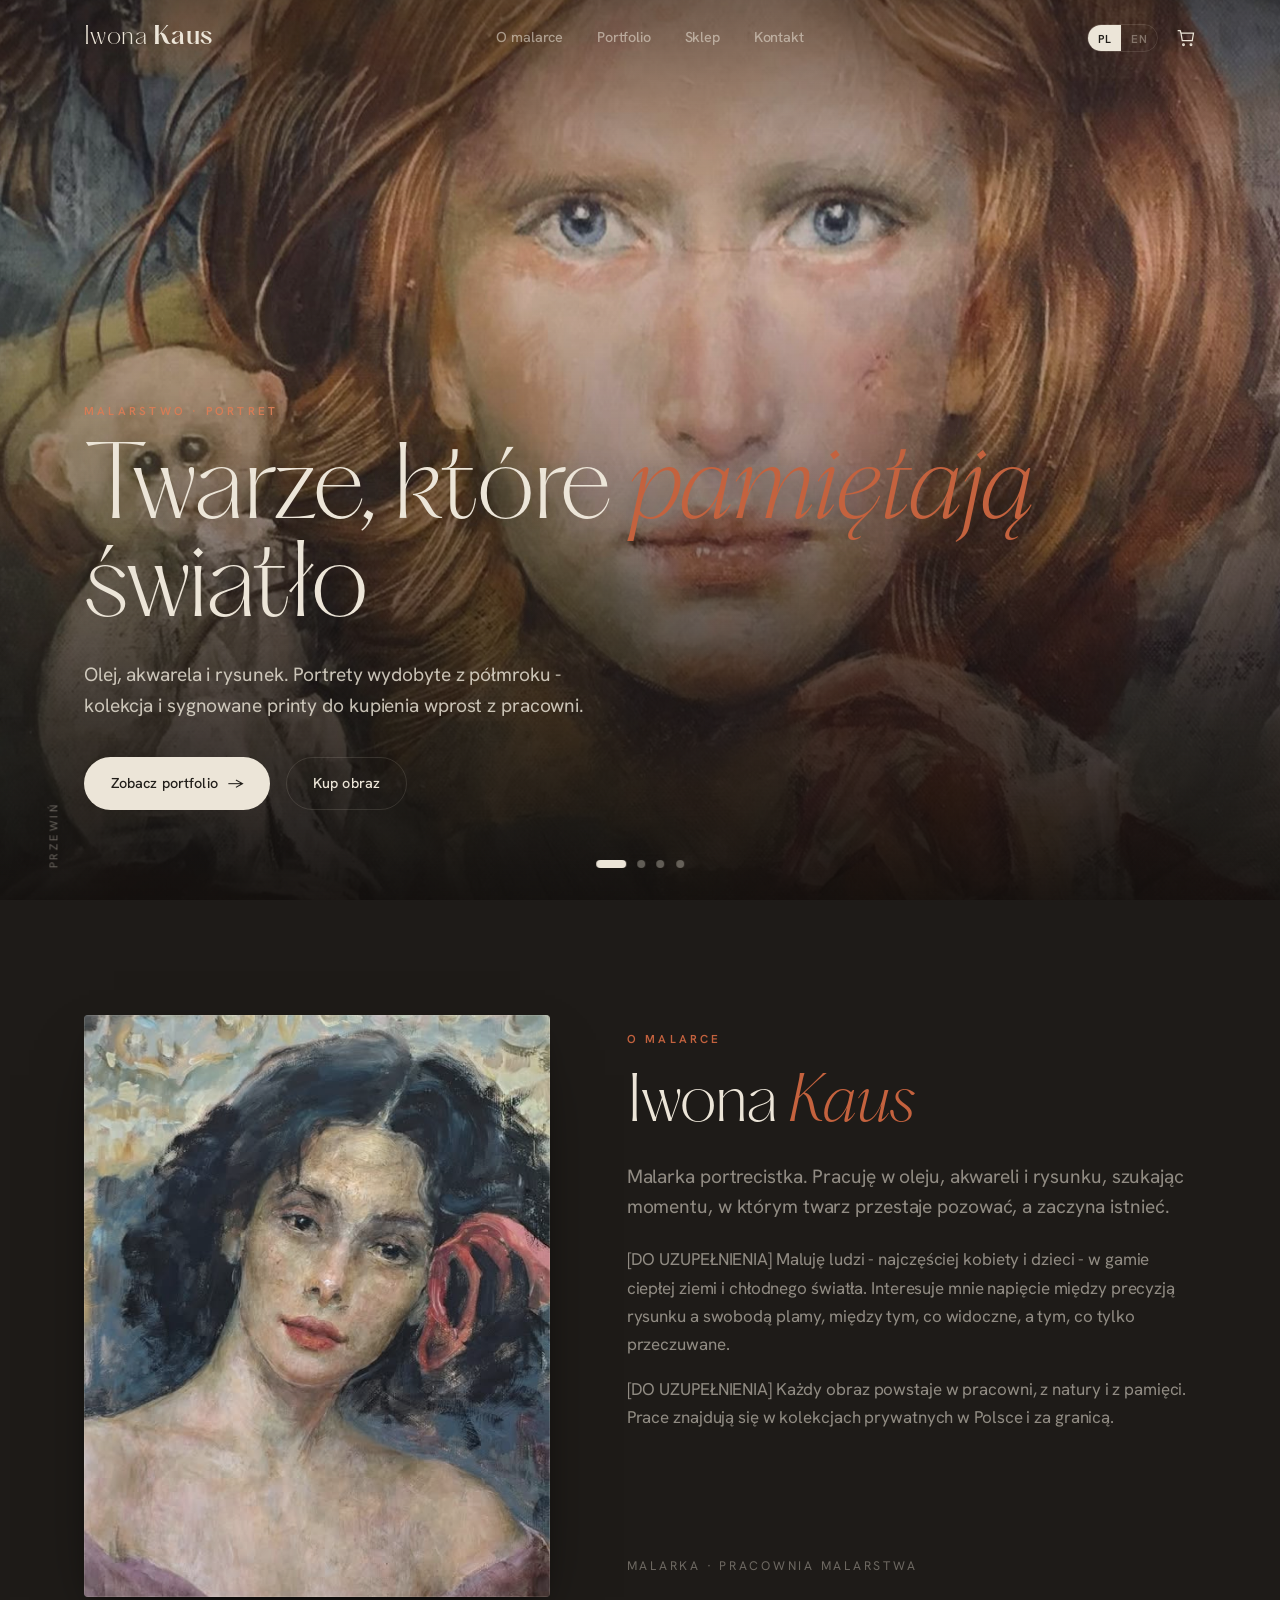
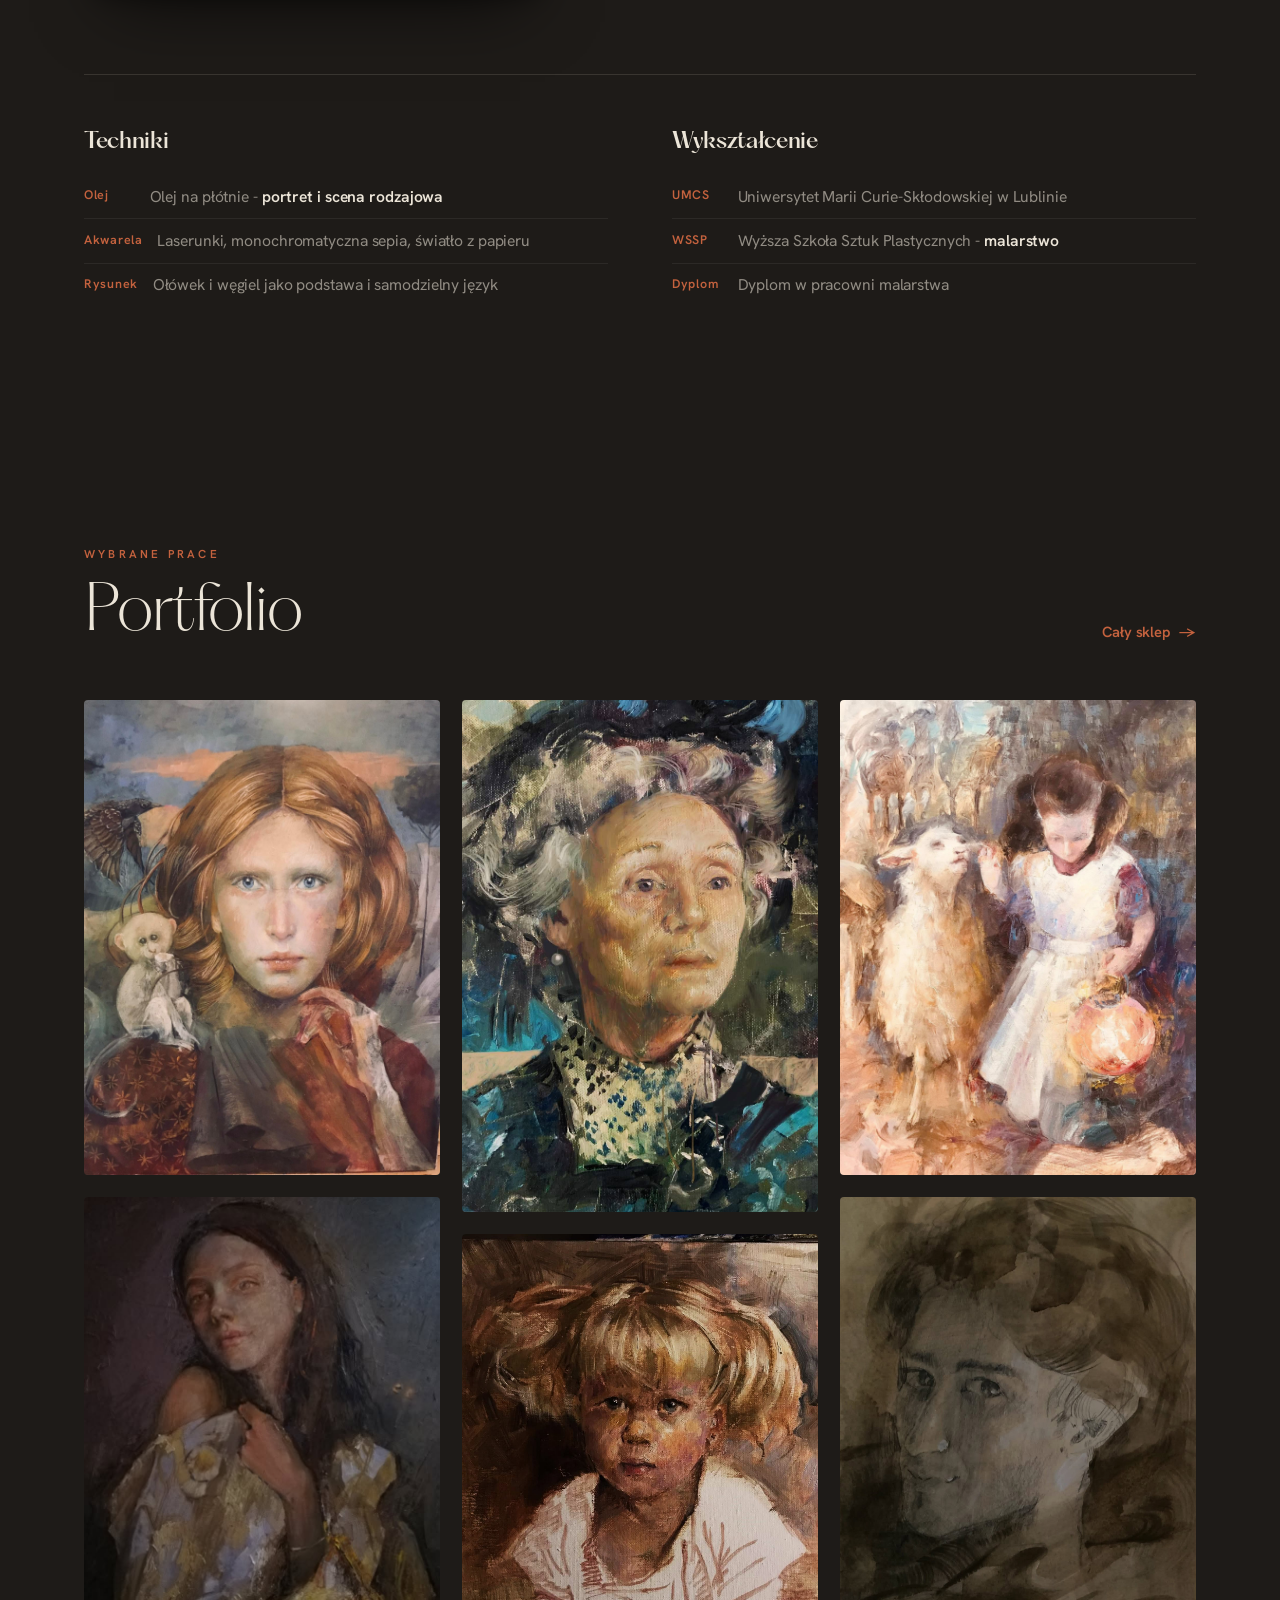
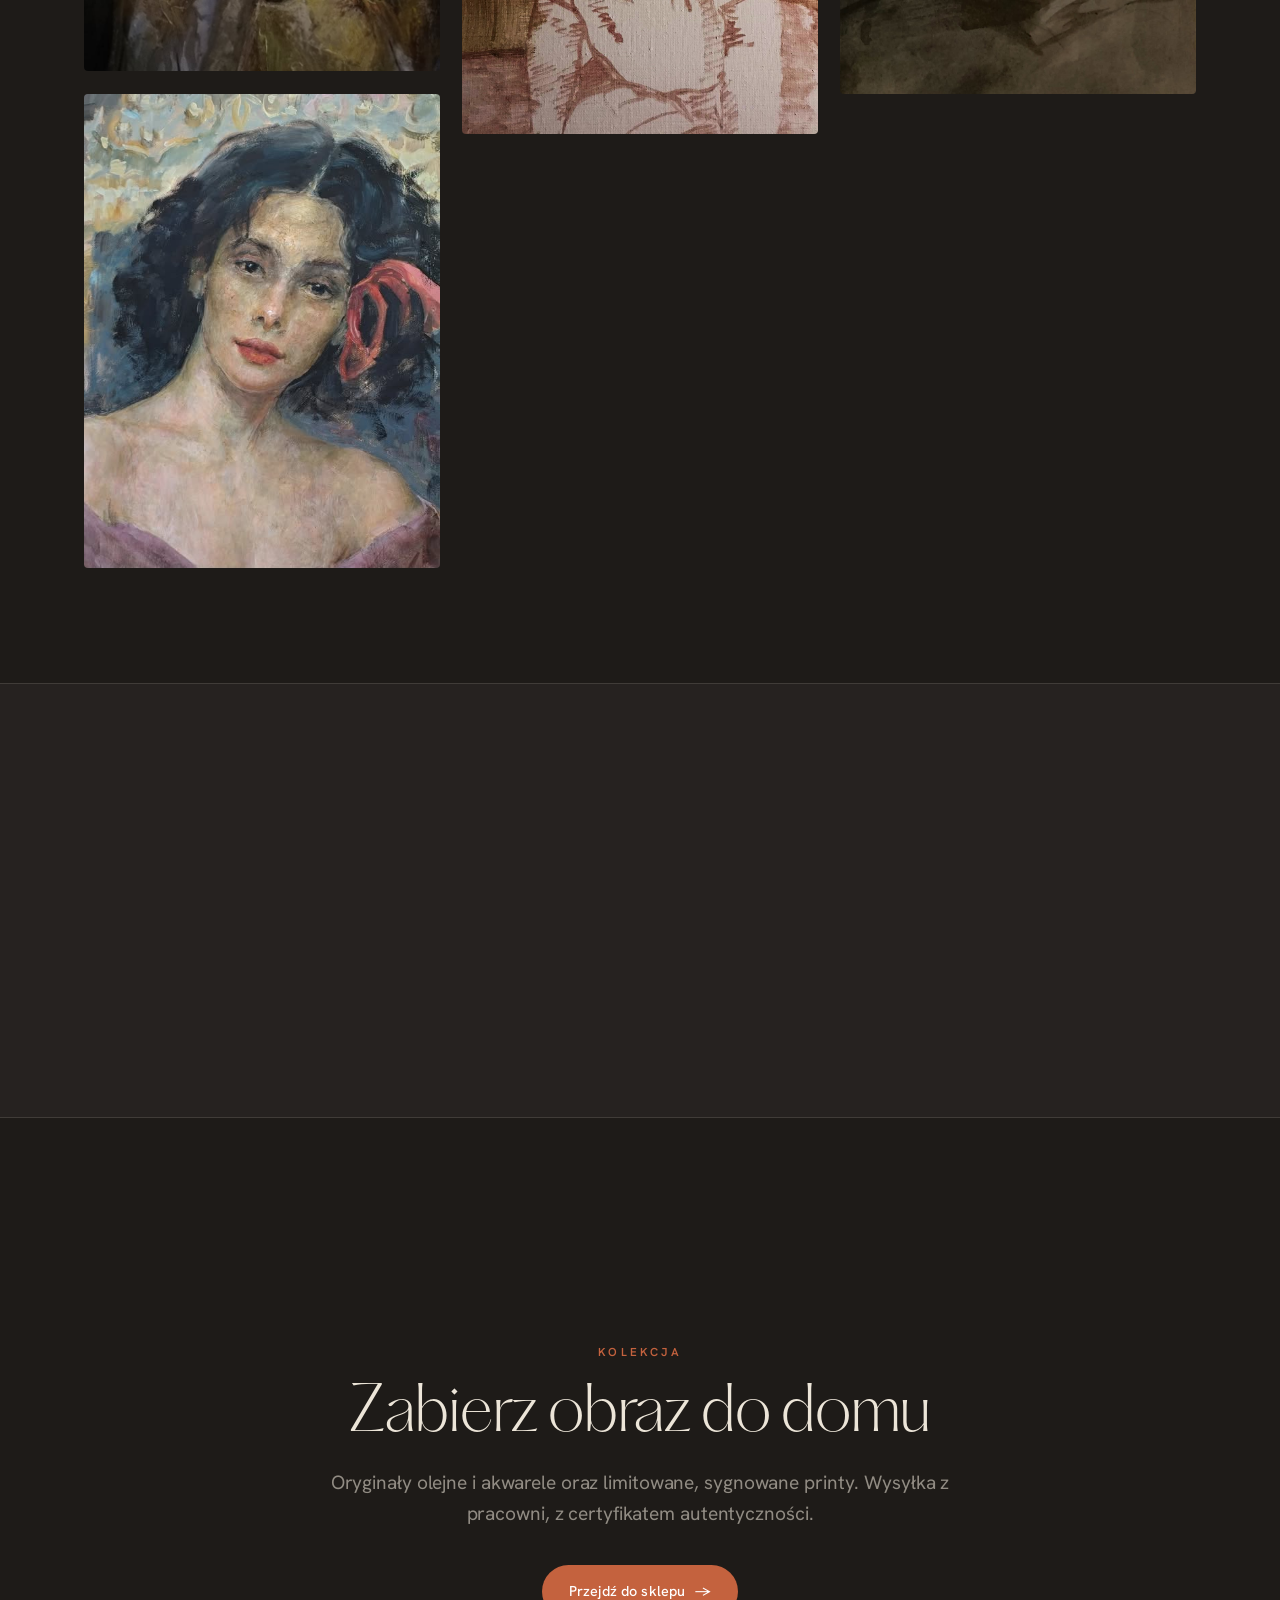
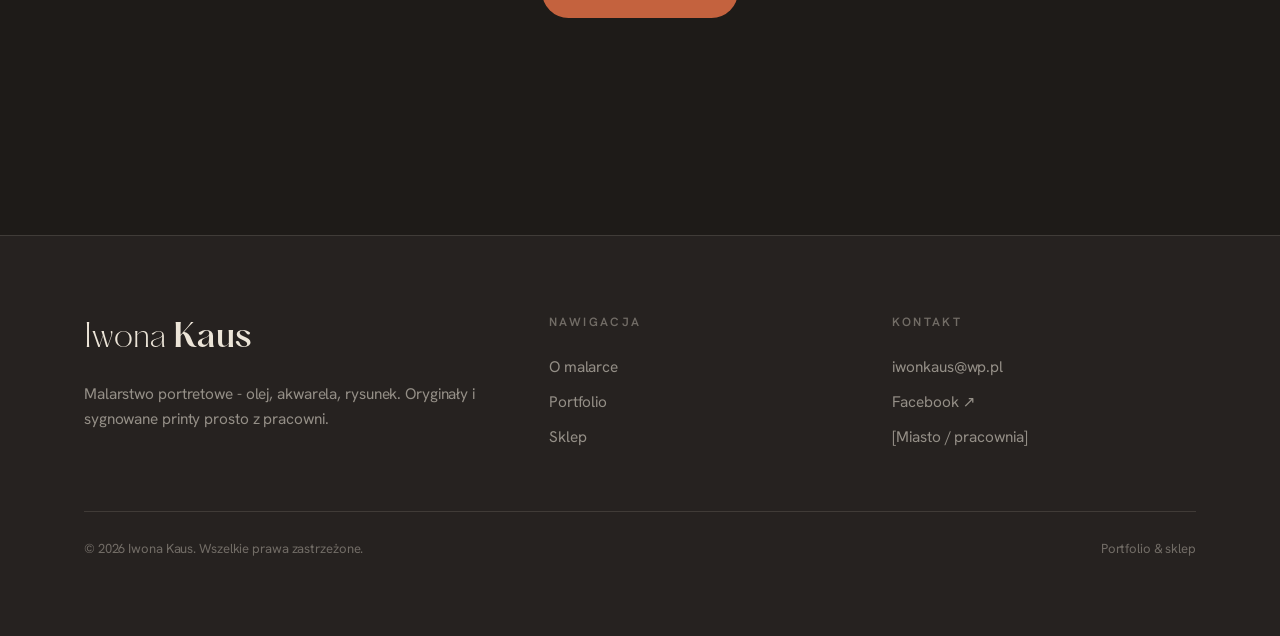
==== commit 243f9ead: "Waga 300 dla quote/h2/h3; kontakt tylko email iwonkaus@wp.pl; myślniki zamiast pauz" ====
--- a/index.html
+++ b/index.html
@@ -3,8 +3,8 @@
 <head>
 <meta charset="utf-8">
 <meta name="viewport" content="width=device-width, initial-scale=1">
-<title>Iwona Kaus — Malarstwo portretowe</title>
-<meta name="description" content="Iwona Kaus — malarka portrecistka. Olej, akwarela, rysunek. Portfolio oraz oryginalne obrazy i sygnowane printy do kupienia z pracowni.">
+<title>Iwona Kaus - Malarstwo portretowe</title>
+<meta name="description" content="Iwona Kaus - malarka portrecistka. Olej, akwarela, rysunek. Portfolio oraz oryginalne obrazy i sygnowane printy do kupienia z pracowni.">
 <link rel="preconnect" href="https://fonts.googleapis.com">
 <link rel="preconnect" href="https://fonts.gstatic.com" crossorigin>
 <link href="https://fonts.googleapis.com/css2?family=Hanken+Grotesk:wght@400;500;600;700&family=Mrs+Saint+Delafield&display=swap" rel="stylesheet">
@@ -61,7 +61,7 @@
   <div class="wrap">
     <div class="about-grid">
       <div class="about-portrait reveal">
-        <img src="assets/img/art-03-dziewczyna-roza.png" alt="Iwona Kaus — pracownia">
+        <img src="assets/img/art-03-dziewczyna-roza.png" alt="Iwona Kaus - pracownia">
         <span class="frame"></span>
       </div>
       <div>
@@ -146,8 +146,7 @@
       </div>
       <div class="foot-col">
         <h5 data-i18n="foot.contact">Kontakt</h5>
-        <a href="mailto:kontakt@iwonakaus.pl">kontakt@iwonakaus.pl</a>
-        <span>+48 [DO UZUPEŁNIENIA]</span>
+        <a href="mailto:iwonkaus@wp.pl">iwonkaus@wp.pl</a>
         <a href="https://www.facebook.com/profile.php?id=100009621670261" target="_blank" rel="noopener">Facebook ↗</a>
         <span>[Miasto / pracownia]</span>
       </div>
--- a/assets/css/style.css
+++ b/assets/css/style.css
@@ -80,8 +80,9 @@
 }
 
 h1,h2,h3,h4{font-family:var(--font-display);font-optical-sizing:auto;font-weight:500;line-height:1.05;letter-spacing:-0.015em}
+h2,h3,td{font-weight:300}
 .display{font-size:clamp(3rem,7.6vw,6.2rem);font-weight:200;line-height:1.0;letter-spacing:-0.018em}
-h2.title{font-size:clamp(2.3rem,4.8vw,4rem);font-weight:500;letter-spacing:-0.018em;line-height:1.02}
+h2.title{font-size:clamp(2.3rem,4.8vw,4rem);font-weight:300;letter-spacing:-0.018em;line-height:1.02}
 h2.title em, h1 em{font-style:italic;color:var(--accent)}
 .lede{font-size:clamp(1.05rem,1.5vw,1.28rem);color:var(--muted);line-height:1.6;max-width:var(--measure)}
 
@@ -96,8 +97,8 @@
   border-bottom:1px solid var(--line);
 }
 .nav .wrap{display:flex;align-items:center;justify-content:space-between;padding-block:1.15rem}
-.brand{font-family:var(--font-display);font-size:1.4rem;letter-spacing:.02em;font-weight:400}
-.brand b{font-weight:inherit;font-style:normal;color:inherit}
+.brand{font-family:var(--font-display);font-size:1.5rem;letter-spacing:.02em;font-weight:200}
+.brand b{font-weight:500;font-style:normal;color:inherit}
 .nav-links{display:flex;align-items:center;gap:2.1rem}
 .nav-links a.navlink{font-size:.9rem;font-weight:500;color:var(--muted);transition:color .3s var(--ease);position:relative}
 .nav-links a.navlink:hover,.nav-links a.navlink.active{color:var(--ink)}
@@ -148,7 +149,12 @@
 @keyframes kenburns{from{transform:scale(1.04)}to{transform:scale(1.15)}}
 /* legibility veil */
 .hero::before{content:"";position:absolute;inset:0;z-index:3;pointer-events:none;
-  background:linear-gradient(180deg,rgba(20,17,15,.55) 0%,rgba(20,17,15,.15) 30%,rgba(20,17,15,.35) 65%,rgba(20,17,15,.85) 100%);}
+  background:linear-gradient(180deg,
+    rgba(18,15,13,.55) 0%,
+    rgba(18,15,13,.12) 28%,
+    rgba(18,15,13,.42) 58%,
+    rgba(18,15,13,.72) 78%,
+    rgba(18,15,13,.95) 100%);}
 
 .hero-content{position:absolute;z-index:5;left:0;right:0;bottom:clamp(4.5rem,10vh,8rem);pointer-events:none}
 .hero-content .wrap{pointer-events:auto}
@@ -243,7 +249,7 @@
 /* ------------------------------------------------------------ QUOTE band */
 .quote{background:var(--bg-2);border-block:1px solid var(--line)}
 .quote .wrap{text-align:center;max-width:52rem}
-.quote blockquote{font-family:var(--font-display);font-style:italic;font-weight:400;
+.quote blockquote{font-family:var(--font-display);font-style:italic;font-weight:300;
   font-size:clamp(1.6rem,3.4vw,2.6rem);line-height:1.25;letter-spacing:-0.02em}
 .quote cite{display:block;margin-top:1.6rem;font-style:normal;font-size:.82rem;letter-spacing:.2em;
   text-transform:uppercase;color:var(--faint)}
@@ -258,8 +264,8 @@
 footer{background:var(--bg-2);border-top:1px solid var(--line)}
 footer .wrap{padding-block:clamp(3.5rem,6vw,5rem)}
 .foot-grid{display:grid;grid-template-columns:1.4fr 1fr 1fr;gap:2.5rem}
-.foot-brand{font-family:var(--font-display);font-size:2rem;letter-spacing:.01em}
-.foot-brand b{font-style:normal;color:inherit;font-weight:inherit}
+.foot-brand{font-family:var(--font-display);font-size:2rem;letter-spacing:.01em;font-weight:200}
+.foot-brand b{font-style:normal;color:inherit;font-weight:500}
 footer p.small{color:var(--muted);margin-top:1rem;max-width:26rem;font-size:.96rem}
 .foot-col h5{font-size:.75rem;letter-spacing:.2em;text-transform:uppercase;color:var(--faint);margin-bottom:1.1rem;font-family:var(--font-body);font-weight:600}
 .foot-col a,.foot-col span{display:block;color:var(--muted);padding:.3rem 0;transition:color .3s;font-size:.96rem}
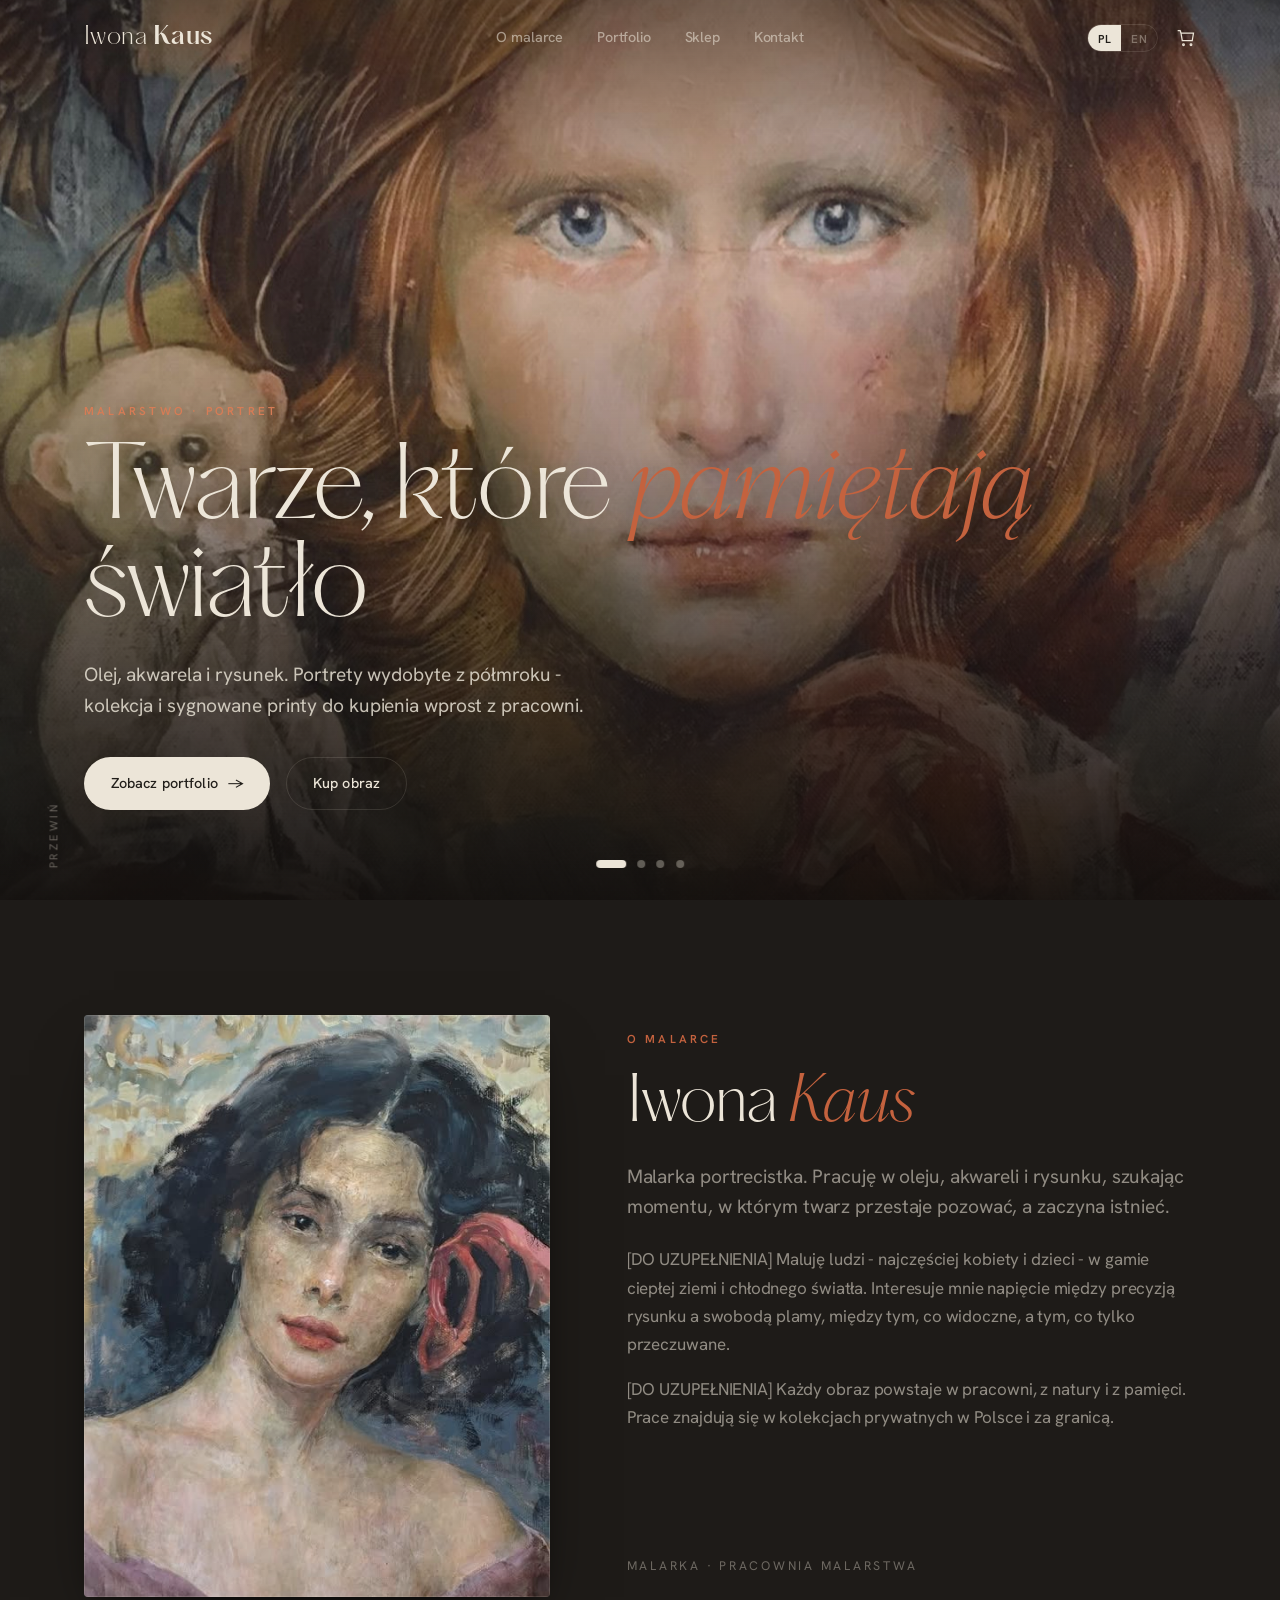
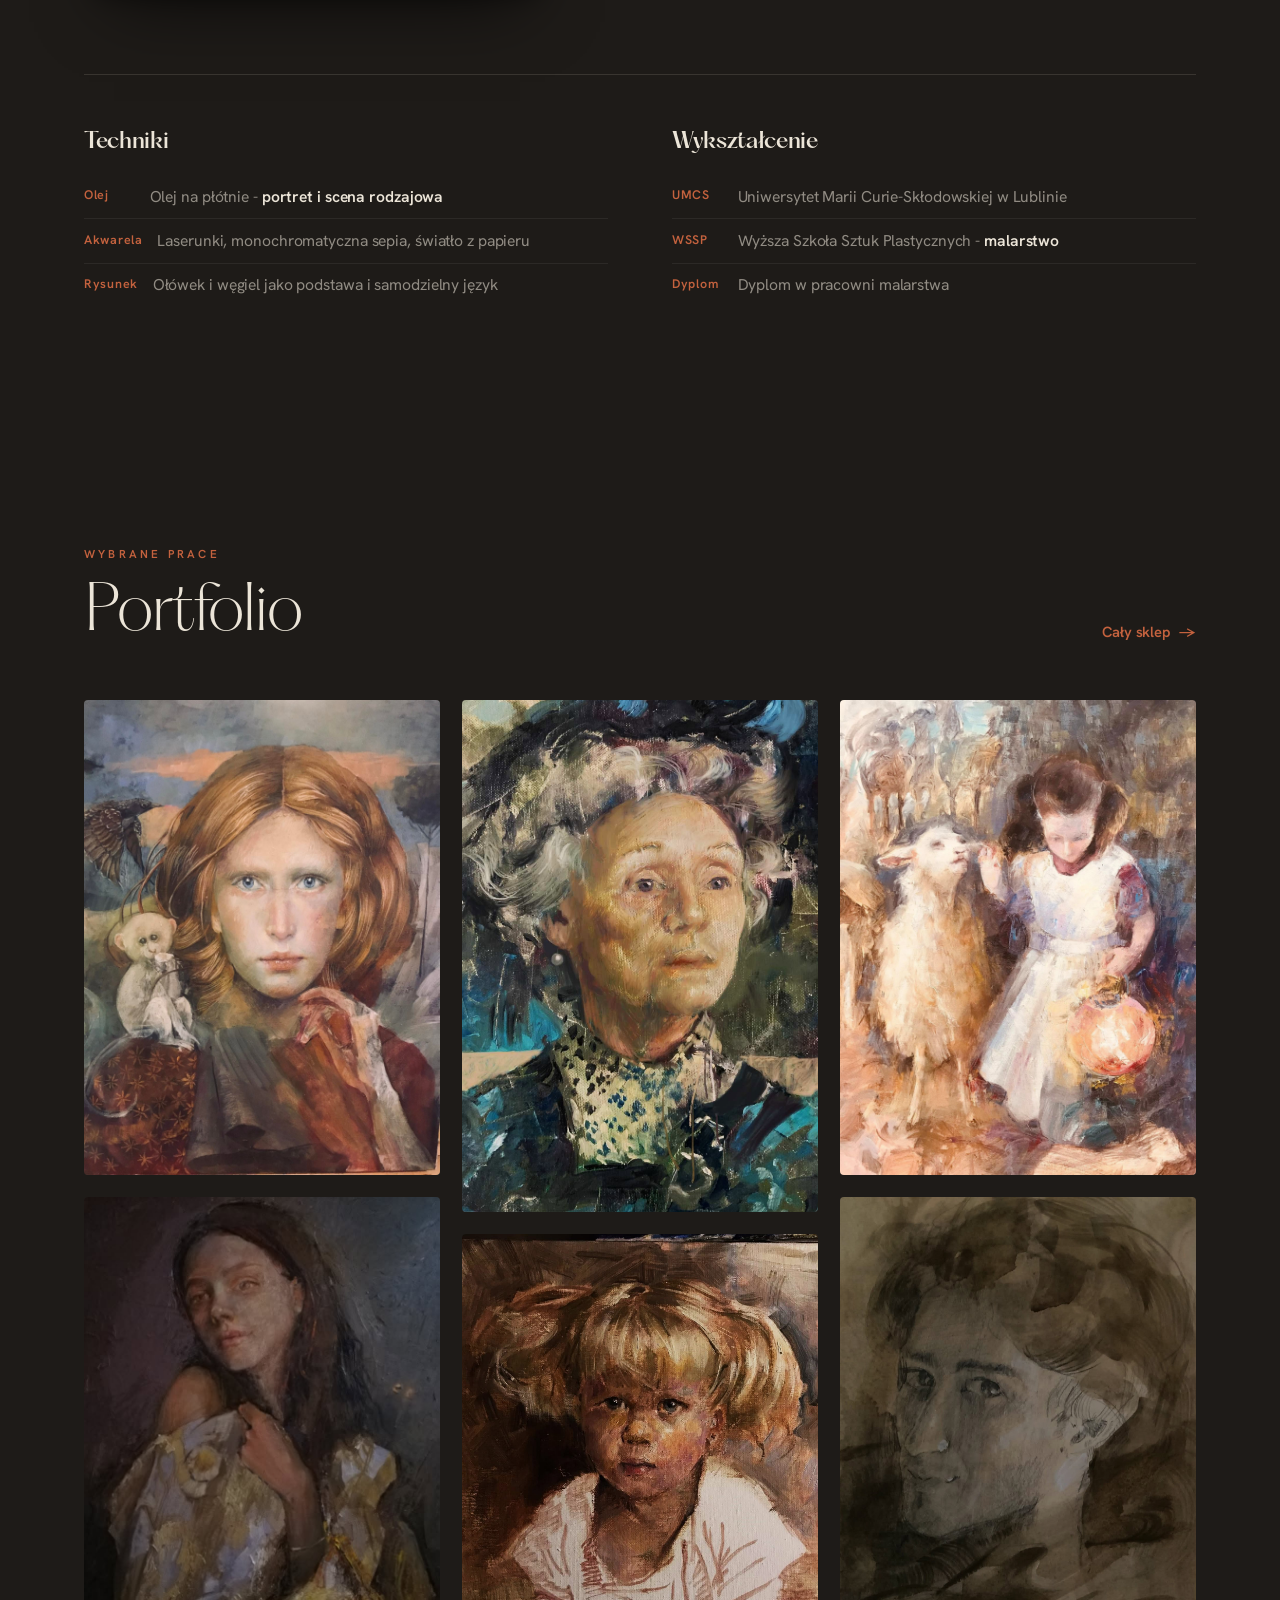
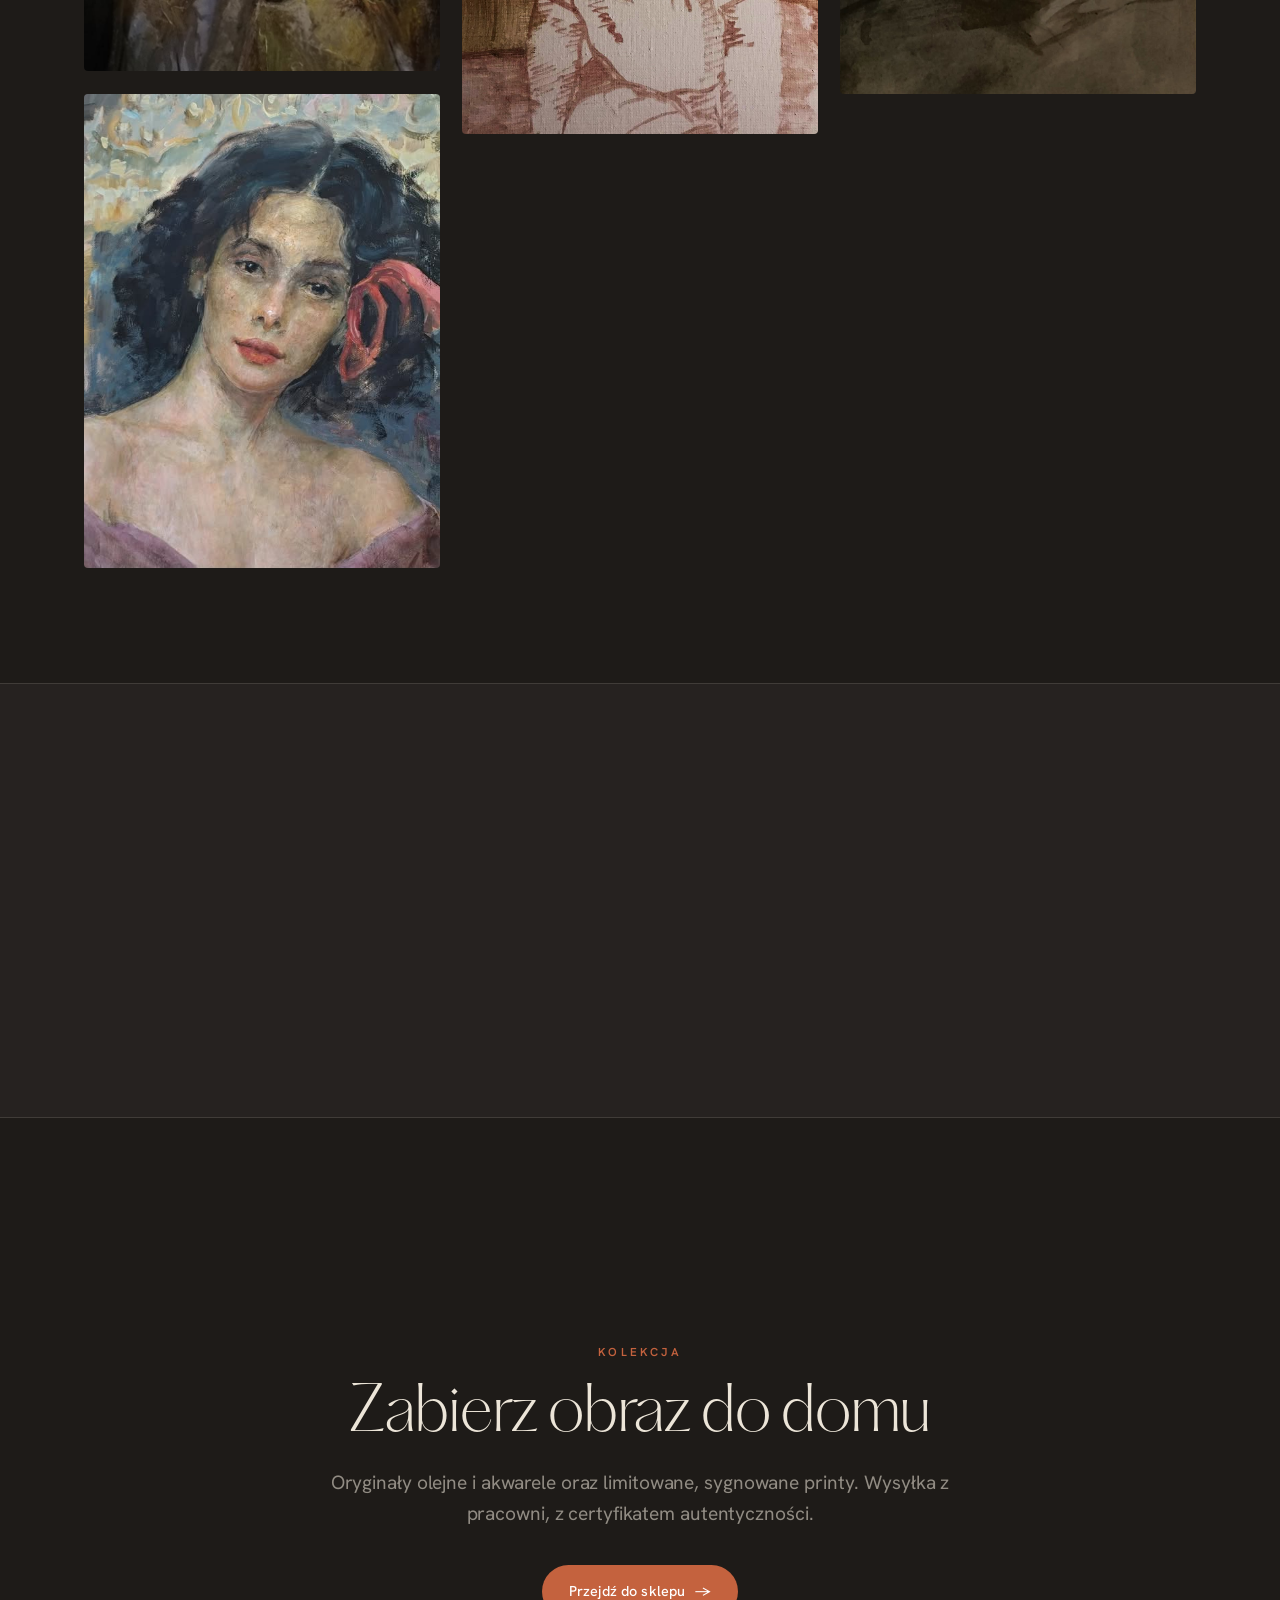
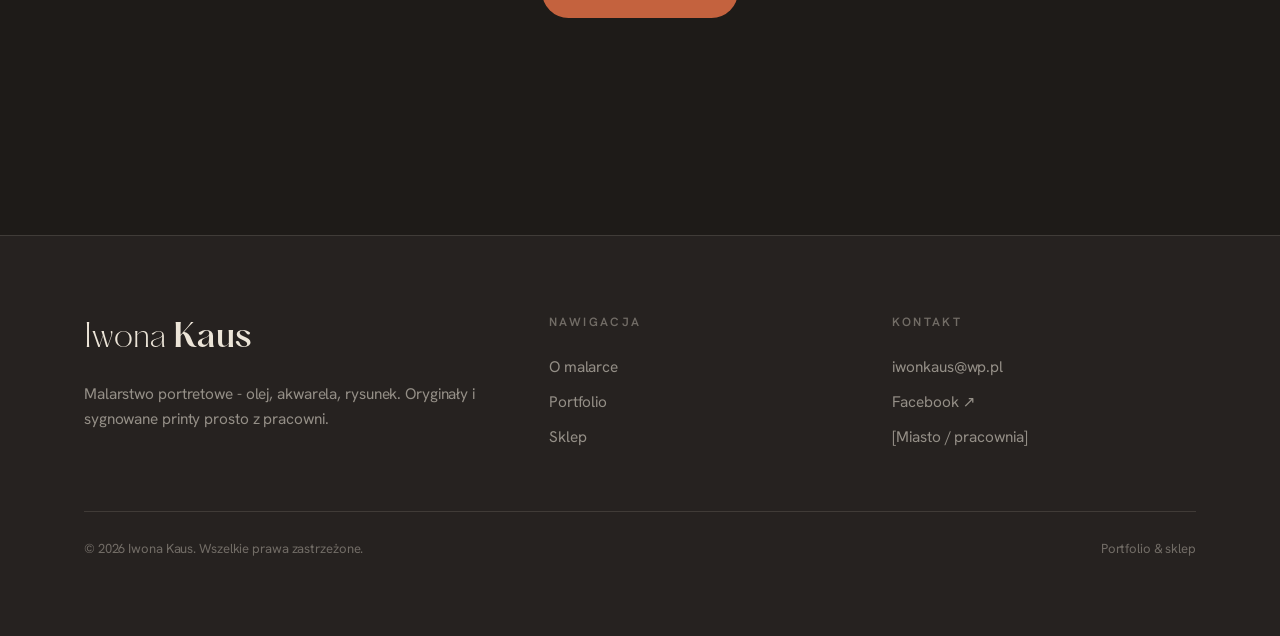
==== commit a0824ab6: "Lightbox: strzałki w obrębie obrazu, badge/blokada Sprzedane; cursor pointer na kaflach; zamówienie " ====
--- a/index.html
+++ b/index.html
@@ -177,6 +177,7 @@
   <button class="lb-close" id="lbClose" aria-label="Zamknij"><svg viewBox="0 0 24 24"><path d="M6 6l12 12M18 6L6 18"/></svg></button>
   <div class="lb-inner">
     <div class="lb-fig">
+      <span class="badge sold" id="lbBadge" style="display:none">Sprzedane</span>
       <button class="lb-nav prev" id="lbPrev" aria-label="Poprzedni"><svg viewBox="0 0 24 24"><path d="M15 18l-6-6 6-6"/></svg></button>
       <img id="lbImg" src="" alt="">
       <button class="lb-nav next" id="lbNext" aria-label="Następny"><svg viewBox="0 0 24 24"><path d="M9 18l6-6-6-6"/></svg></button>
--- a/assets/css/style.css
+++ b/assets/css/style.css
@@ -292,12 +292,12 @@
   color:var(--cream);cursor:pointer;display:flex;align-items:center;justify-content:center;transition:border-color .3s,background .3s}
 .lb-close:hover{border-color:var(--cream)}
 .lb-close svg{width:20px;height:20px;stroke:currentColor;stroke-width:1.6;fill:none}
-.lb-nav{position:absolute;top:50%;transform:translateY(-50%);width:46px;height:46px;border-radius:999px;
-  border:1px solid rgba(236,229,216,.2);background:rgba(20,17,15,.4);color:var(--cream);cursor:pointer;
-  display:flex;align-items:center;justify-content:center}
+.lb-nav{position:absolute;top:50%;transform:translateY(-50%);z-index:3;width:46px;height:46px;border-radius:999px;
+  border:1px solid rgba(236,229,216,.25);background:rgba(18,15,13,.6);backdrop-filter:blur(6px);color:var(--cream);cursor:pointer;
+  display:flex;align-items:center;justify-content:center;transition:background .3s var(--ease),border-color .3s var(--ease)}
+.lb-nav:hover{background:rgba(18,15,13,.85);border-color:var(--cream)}
 .lb-nav svg{width:20px;height:20px;stroke:currentColor;stroke-width:1.6;fill:none}
-.lb-nav.prev{left:-64px}.lb-nav.next{right:-64px}
-@media(max-width:980px){.lb-nav{display:none}}
+.lb-nav.prev{left:1rem}.lb-nav.next{right:1rem}
 
 /* ============================================================ SHOP PAGE */
 .page-head{padding-top:clamp(8rem,14vh,11rem);padding-bottom:clamp(2.5rem,5vw,4rem);text-align:center;border-bottom:1px solid var(--line)}
@@ -319,7 +319,7 @@
 .product{background:var(--bg-2);border:1px solid var(--line-2);border-radius:var(--r);overflow:hidden;
   display:flex;flex-direction:column;transition:transform .5s var(--ease),border-color .4s,box-shadow .5s}
 .product:hover{transform:translateY(-4px);border-color:var(--line);box-shadow:var(--shadow)}
-.product-media{position:relative;aspect-ratio:4/5;overflow:hidden;background:var(--bg-3)}
+.product-media{position:relative;aspect-ratio:4/5;overflow:hidden;background:var(--bg-3);cursor:pointer}
 .product-media img{width:100%;height:100%;object-fit:cover;transition:transform .9s var(--ease)}
 .product:hover .product-media img{transform:scale(1.05)}
 .badge{position:absolute;top:.9rem;left:.9rem;z-index:2;font-size:.66rem;letter-spacing:.12em;text-transform:uppercase;
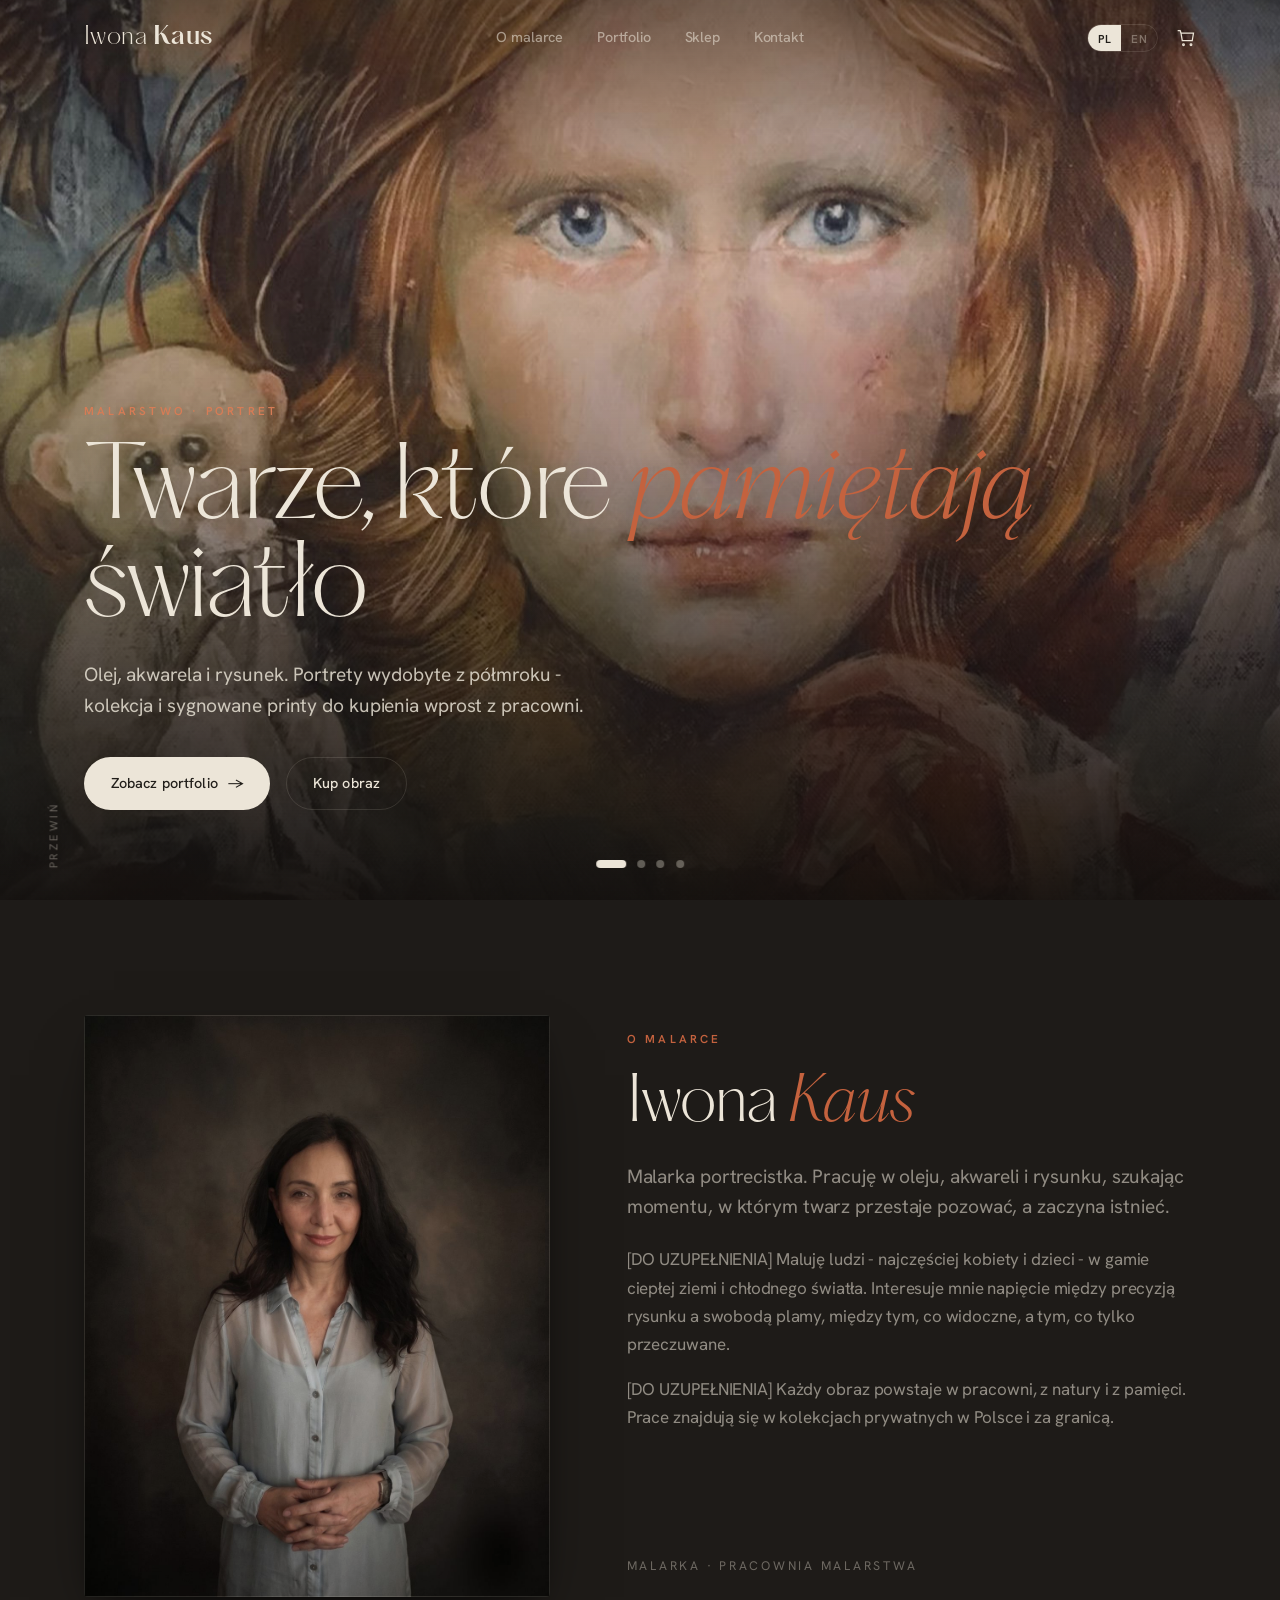
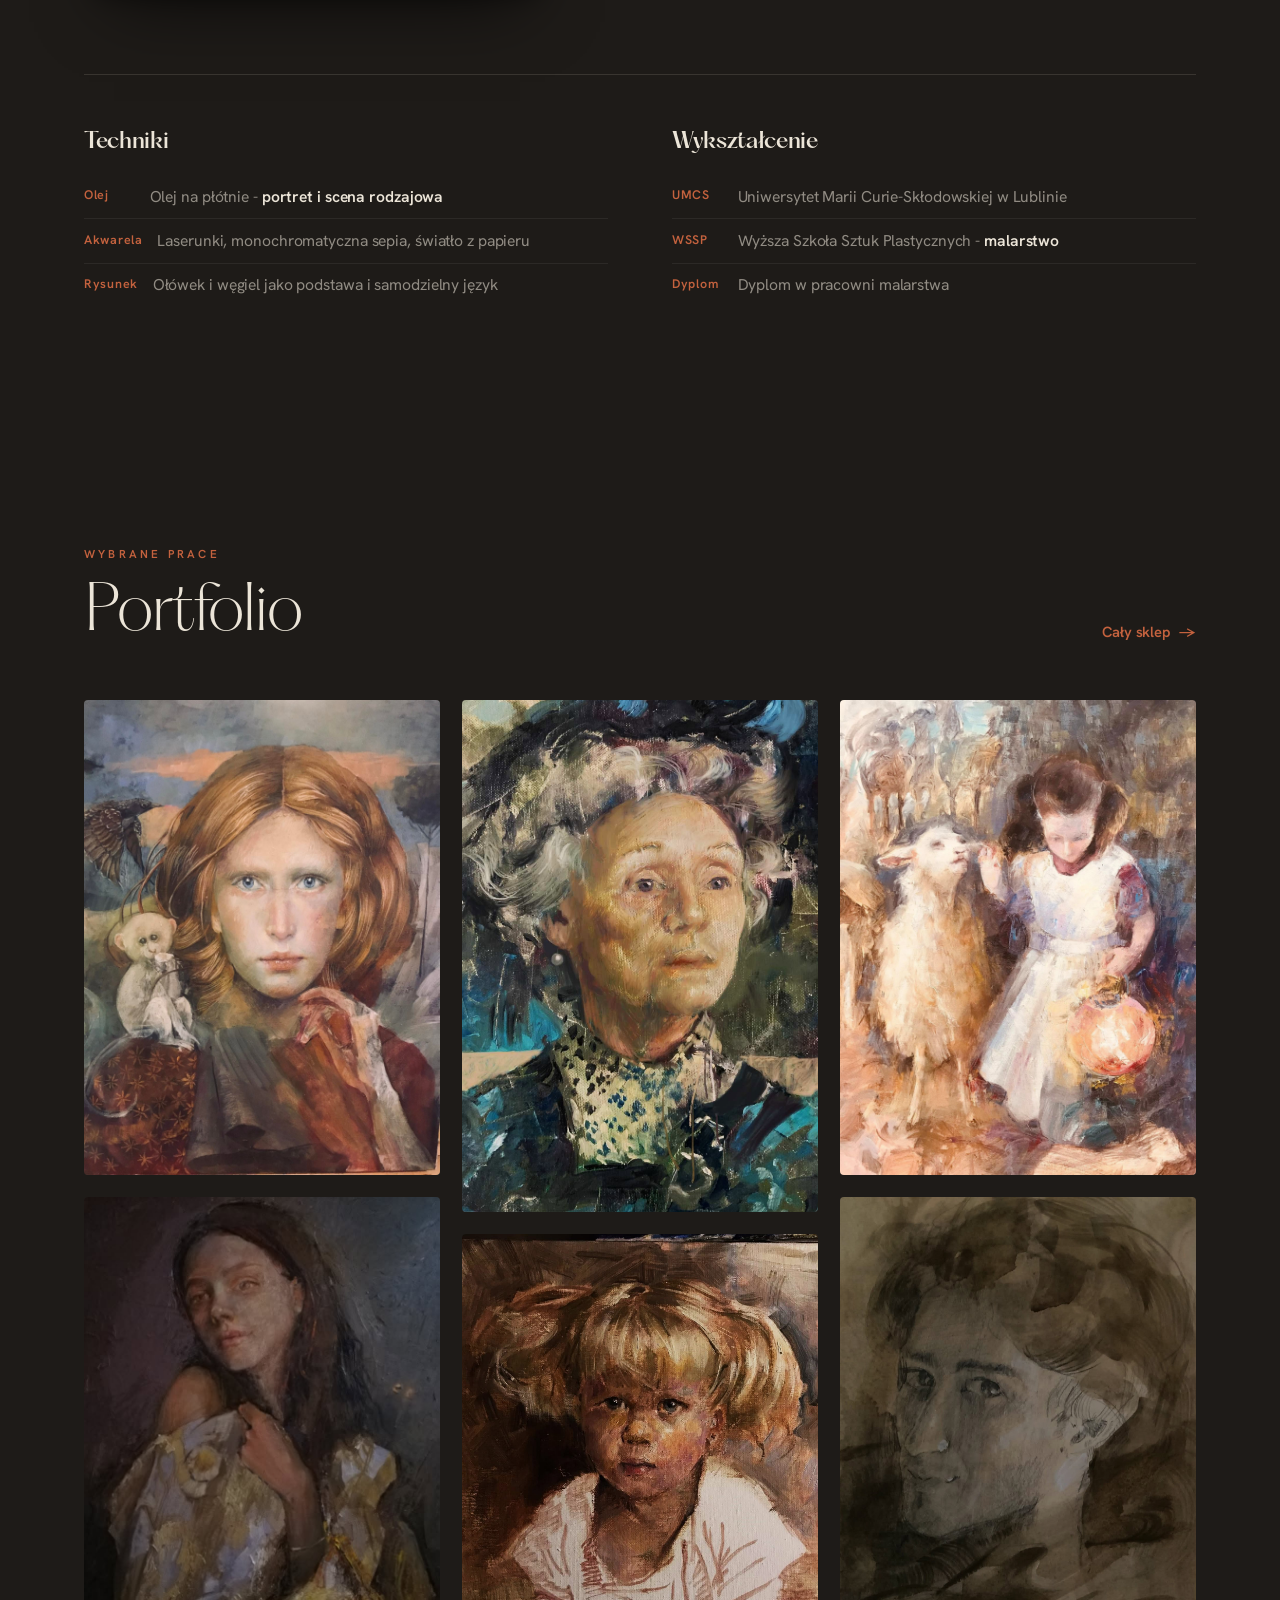
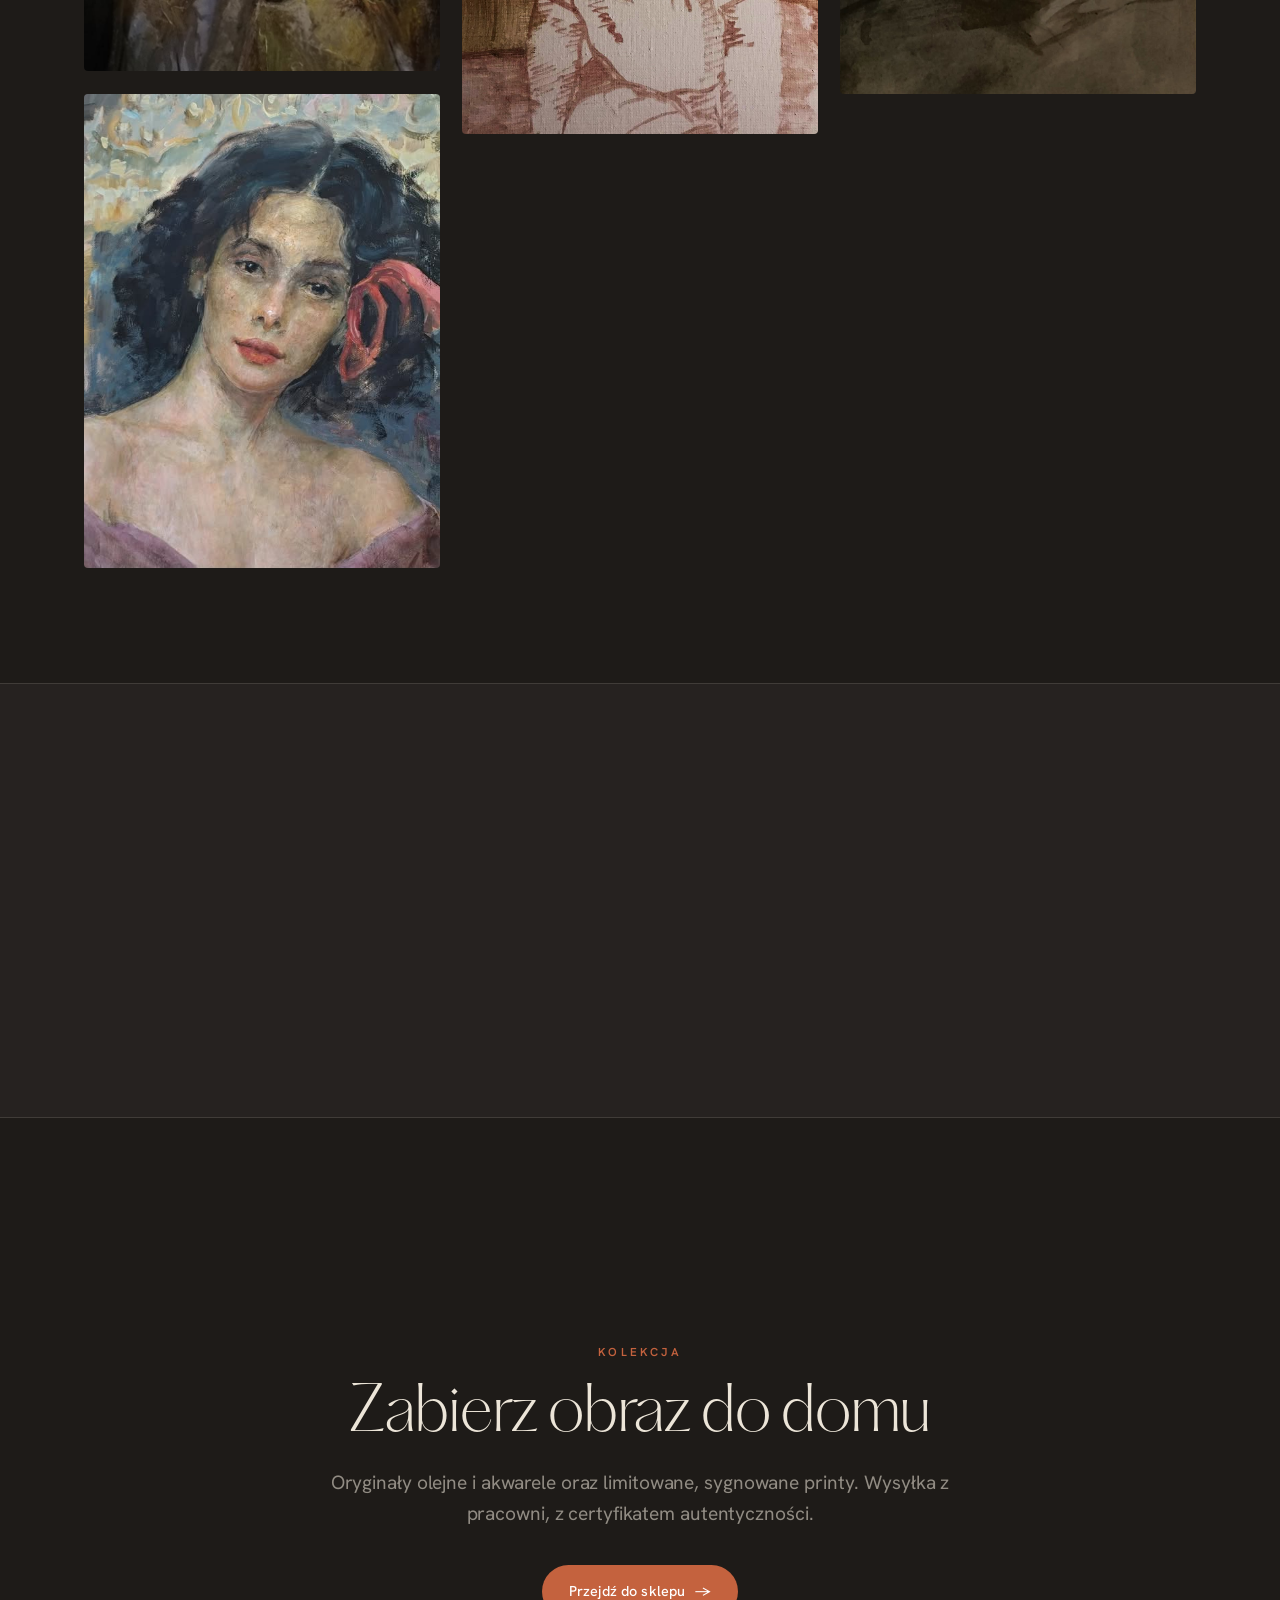
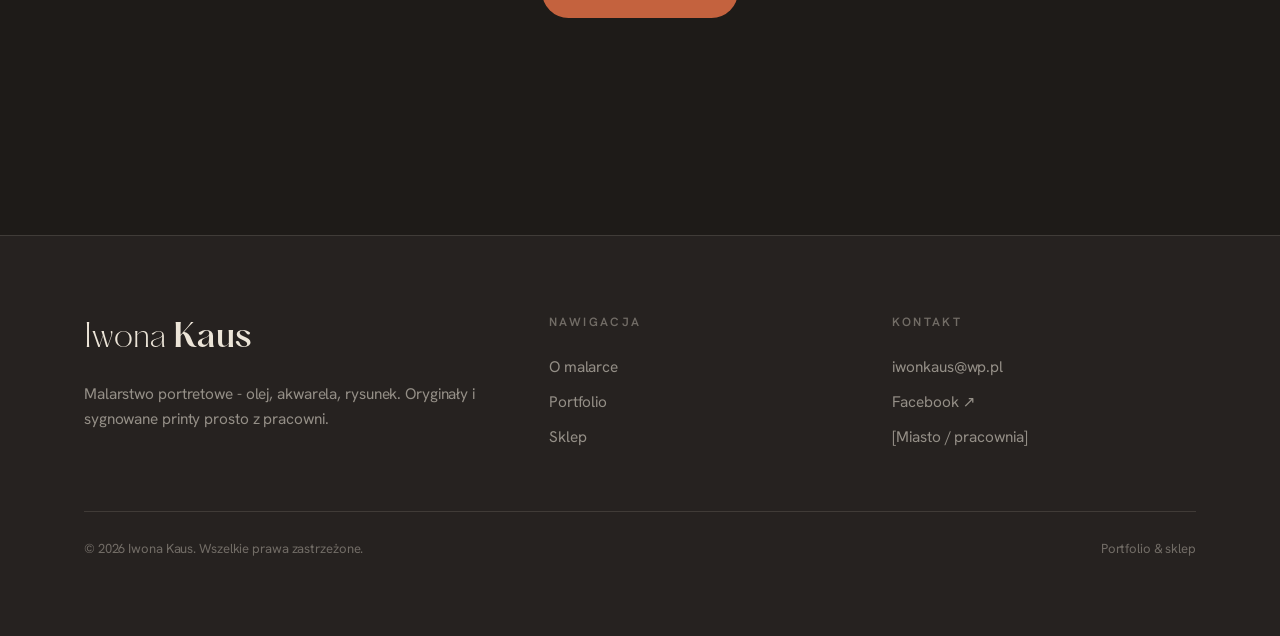
==== commit 5a3b7c30: "Swap About portrait to Iwona Kaus photo, optimized for web Co-Authored-By: Claude Opus 4.8 (1M conte" ====
--- a/index.html
+++ b/index.html
@@ -3,23 +3,43 @@
 <head>
 <meta charset="utf-8">
 <meta name="viewport" content="width=device-width, initial-scale=1">
+<!-- Google tag (gtag.js) -->
+<script async src="https://www.googletagmanager.com/gtag/js?id=G-F8HZFG7MYT"></script>
+<script>
+  window.dataLayer = window.dataLayer || [];
+  function gtag(){dataLayer.push(arguments);}
+  gtag('js', new Date());
+  gtag('config', 'G-F8HZFG7MYT');
+</script>
 <title>Iwona Kaus - Malarstwo portretowe</title>
 <meta name="description" content="Iwona Kaus - malarka portrecistka. Olej, akwarela, rysunek. Portfolio oraz oryginalne obrazy i sygnowane printy do kupienia z pracowni.">
 <link rel="preconnect" href="https://fonts.googleapis.com">
 <link rel="preconnect" href="https://fonts.gstatic.com" crossorigin>
 <link href="https://fonts.googleapis.com/css2?family=Hanken+Grotesk:wght@400;500;600;700&family=Mrs+Saint+Delafield&display=swap" rel="stylesheet">
 <link rel="stylesheet" href="assets/css/style.css">
+<link rel="icon" href="/favicon.svg" type="image/svg+xml">
+<link rel="icon" href="/favicon-32.png" sizes="32x32" type="image/png">
+<link rel="apple-touch-icon" href="/apple-touch-icon.png">
+<meta property="og:type" content="website">
+<meta property="og:site_name" content="Iwona Kaus">
+<meta property="og:title" content="Iwona Kaus - Malarstwo portretowe">
+<meta property="og:description" content="Olej, akwarela i rysunek. Portrety wydobyte z półmroku - oryginały i sygnowane printy prosto z pracowni.">
+<meta property="og:url" content="https://iwonakaus.pl/">
+<meta property="og:image" content="https://iwonakaus.pl/assets/og/og-image.png">
+<meta property="og:image:width" content="1200">
+<meta property="og:image:height" content="630">
+<meta name="twitter:card" content="summary_large_image">
 </head>
 <body>
 
 <!-- ===================== NAV ===================== -->
 <header class="nav">
   <div class="wrap">
-    <a href="index.html" class="brand">Iwona <b>Kaus</b></a>
+    <a href="./" class="brand">Iwona <b>Kaus</b></a>
     <nav class="nav-links">
       <a href="#about" class="navlink" data-i18n="nav.about">O malarce</a>
       <a href="#portfolio" class="navlink" data-i18n="nav.portfolio">Portfolio</a>
-      <a href="sklep.html" class="navlink" data-i18n="nav.shop">Sklep</a>
+      <a href="sklep/" class="navlink" data-i18n="nav.shop">Sklep</a>
       <a href="#contact" class="navlink" data-i18n="nav.contact">Kontakt</a>
     </nav>
     <div class="nav-tools">
@@ -48,7 +68,7 @@
       <p class="lede" data-i18n="hero.lede">Olej, akwarela i rysunek. Portrety wydobyte z półmroku.</p>
       <div class="hero-cta">
         <a href="#portfolio" class="btn btn-primary"><span data-i18n="hero.cta1">Zobacz portfolio</span> <span class="arw">→</span></a>
-        <a href="sklep.html" class="btn btn-ghost"><span data-i18n="hero.cta2">Kup obraz</span></a>
+        <a href="sklep/" class="btn btn-ghost"><span data-i18n="hero.cta2">Kup obraz</span></a>
       </div>
     </div>
   </div>
@@ -61,7 +81,7 @@
   <div class="wrap">
     <div class="about-grid">
       <div class="about-portrait reveal">
-        <img src="assets/img/art-03-dziewczyna-roza.png" alt="Iwona Kaus - pracownia">
+        <img src="assets/img/iwona-kaus-portret.jpg" alt="Iwona Kaus - malarka portrecistka" width="1100" height="1467" loading="lazy" decoding="async">
         <span class="frame"></span>
       </div>
       <div>
@@ -106,7 +126,7 @@
         <span class="eyebrow reveal" data-i18n="pf.eyebrow">Wybrane prace</span>
         <h2 class="title reveal d1" data-i18n="pf.title">Portfolio</h2>
       </div>
-      <a href="sklep.html" class="link-arw reveal d1"><span data-i18n="pf.cta">Cały sklep</span> <span>→</span></a>
+      <a href="sklep/" class="link-arw reveal d1"><span data-i18n="pf.cta">Cały sklep</span> <span>→</span></a>
     </div>
     <div class="pf-grid" id="pfGrid"></div>
   </div>
@@ -126,7 +146,7 @@
     <span class="eyebrow reveal" style="justify-content:center" data-i18n="shopcta.eyebrow">Kolekcja</span>
     <h2 class="title reveal d1" data-i18n="shopcta.title">Zabierz obraz do domu</h2>
     <p class="lede reveal d2" data-i18n="shopcta.lede"></p>
-    <a href="sklep.html" class="btn btn-accent reveal d2"><span data-i18n="shopcta.btn">Przejdź do sklepu</span> <span class="arw">→</span></a>
+    <a href="sklep/" class="btn btn-accent reveal d2"><span data-i18n="shopcta.btn">Przejdź do sklepu</span> <span class="arw">→</span></a>
   </div>
 </section>
 
@@ -142,7 +162,7 @@
         <h5 data-i18n="foot.explore">Nawigacja</h5>
         <a href="#about" data-i18n="nav.about">O malarce</a>
         <a href="#portfolio" data-i18n="nav.portfolio">Portfolio</a>
-        <a href="sklep.html" data-i18n="nav.shop">Sklep</a>
+        <a href="sklep/" data-i18n="nav.shop">Sklep</a>
       </div>
       <div class="foot-col">
         <h5 data-i18n="foot.contact">Kontakt</h5>
@@ -168,7 +188,7 @@
   <div class="drawer-body" id="cartBody"></div>
   <div class="drawer-foot" id="cartFoot">
     <div class="row"><span class="lbl" data-i18n="cart.total">Razem</span><span class="sum" id="cartSum">0 zł</span></div>
-    <a href="checkout.html" class="btn btn-accent"><span data-i18n="cart.checkout">Do kasy</span> <span class="arw">→</span></a>
+    <a href="checkout/" class="btn btn-accent"><span data-i18n="cart.checkout">Do kasy</span> <span class="arw">→</span></a>
   </div>
 </aside>
 
@@ -190,7 +210,7 @@
       <div class="lb-price" id="lbPrice"></div>
       <div class="lb-actions">
         <button class="btn btn-accent" id="lbAdd"></button>
-        <a href="sklep.html" class="btn btn-ghost" id="lbShop"></a>
+        <a href="sklep/" class="btn btn-ghost" id="lbShop"></a>
       </div>
     </div>
   </div>
--- a/assets/css/style.css
+++ b/assets/css/style.css
@@ -111,7 +111,7 @@
   font-size:.72rem;font-weight:600;letter-spacing:.08em;padding:.35rem .6rem;cursor:pointer;transition:color .3s,background .3s}
 .lang button.on{color:var(--ink-solid);background:var(--cream)}
 .cart-btn{position:relative;background:transparent;border:0;cursor:pointer;color:var(--ink);display:inline-flex;align-items:center;gap:.5rem;font-family:var(--font-body);font-size:.9rem;font-weight:500}
-.cart-btn svg{width:20px;height:20px;stroke:currentColor;fill:none;stroke-width:1.5}
+.cart-btn svg{width:20px;height:20px;stroke:currentColor;fill:none;stroke-width:1.5;filter:drop-shadow(0 1px 3px rgba(0,0,0,.45))}
 .cart-count{position:absolute;top:-8px;right:-10px;min-width:17px;height:17px;padding:0 4px;border-radius:999px;
   background:var(--accent);color:#fff;font-size:.62rem;font-weight:700;display:none;align-items:center;justify-content:center;line-height:1}
 .cart-count.show{display:inline-flex}
@@ -280,7 +280,7 @@
 .lightbox.open{opacity:1;visibility:visible}
 .lb-inner{max-width:1100px;width:100%;display:grid;grid-template-columns:1.5fr 1fr;gap:2.5rem;align-items:center}
 .lb-fig{position:relative;max-height:82vh}
-.lb-fig img{width:100%;max-height:82vh;object-fit:contain;border-radius:var(--r);box-shadow:var(--shadow)}
+.lb-fig img{width:100%;max-height:82vh;object-fit:contain;border-radius:var(--r)}
 .lb-info .eyebrow{margin-bottom:1rem}
 .lb-info h3{font-size:clamp(1.8rem,3vw,2.6rem);margin-bottom:.6rem}
 .lb-info .lb-medium{color:var(--faint);font-size:.85rem;letter-spacing:.12em;text-transform:uppercase;margin-bottom:1.4rem}
@@ -292,10 +292,10 @@
   color:var(--cream);cursor:pointer;display:flex;align-items:center;justify-content:center;transition:border-color .3s,background .3s}
 .lb-close:hover{border-color:var(--cream)}
 .lb-close svg{width:20px;height:20px;stroke:currentColor;stroke-width:1.6;fill:none}
-.lb-nav{position:absolute;top:50%;transform:translateY(-50%);z-index:3;width:46px;height:46px;border-radius:999px;
-  border:1px solid rgba(236,229,216,.25);background:rgba(18,15,13,.6);backdrop-filter:blur(6px);color:var(--cream);cursor:pointer;
-  display:flex;align-items:center;justify-content:center;transition:background .3s var(--ease),border-color .3s var(--ease)}
-.lb-nav:hover{background:rgba(18,15,13,.85);border-color:var(--cream)}
+.lb-nav{position:absolute;top:50%;transform:translateY(-50%);z-index:3;width:46px;height:46px;
+  border:0;background:transparent;color:var(--cream);cursor:pointer;
+  display:flex;align-items:center;justify-content:center;transition:color .3s var(--ease),opacity .3s var(--ease);opacity:.85}
+.lb-nav:hover{color:var(--accent-hi);opacity:1}
 .lb-nav svg{width:20px;height:20px;stroke:currentColor;stroke-width:1.6;fill:none}
 .lb-nav.prev{left:1rem}.lb-nav.next{right:1rem}
 
@@ -393,6 +393,8 @@
 .co-totals .row.grand{margin-top:.8rem;padding-top:1rem;border-top:1px solid var(--line);color:var(--ink)}
 .co-totals .row.grand .v{font-family:var(--font-display);font-size:1.7rem}
 .co-summary .btn{width:100%;justify-content:center;margin-top:1.5rem}
+.co-actions{display:flex;gap:.6rem;justify-content:center;margin-top:1.4rem;flex-wrap:wrap}
+.co-actions .btn{width:auto;margin-top:0}
 .co-empty{text-align:center;padding:5rem 1rem}
 .co-empty p{color:var(--muted);margin:1rem 0 1.8rem}
 
@@ -419,11 +421,43 @@
   .lb-fig img{max-height:55vh}
 }
 @media(max-width:680px){
-  .nav-links{display:none}
-  .nav-links.mobile-open{display:flex;position:absolute;top:100%;left:0;right:0;flex-direction:column;
-    align-items:flex-start;gap:1.2rem;background:var(--bg-2);border-bottom:1px solid var(--line);padding:1.6rem clamp(1.25rem,4vw,2.75rem)}
-  .burger{display:inline-flex;background:transparent;border:0;color:var(--ink);cursor:pointer;flex-direction:column;gap:5px}
-  .burger span{width:22px;height:1.5px;background:currentColor;display:block;transition:transform .3s}
+  /* full-screen overlay menu */
+  .nav-links{
+    position:fixed;inset:0;z-index:40;
+    display:flex;flex-direction:column;align-items:center;justify-content:center;gap:.2rem;
+    background:var(--bg);
+    opacity:0;visibility:hidden;transform:translateY(-6px);
+    transition:opacity .45s var(--ease),transform .45s var(--ease),visibility .45s;
+  }
+  .nav-links::before{content:"";position:absolute;inset:0;pointer-events:none;
+    background:radial-gradient(42rem 30rem at 50% -10%, var(--accent-soft), transparent 60%)}
+  .nav-links.mobile-open{opacity:1;visibility:visible;transform:none}
+  .nav-links a.navlink{
+    font-family:var(--font-display);font-weight:300;font-size:clamp(2.1rem,8.5vw,3rem);
+    letter-spacing:-0.02em;color:var(--ink);padding:.5rem 0;
+    opacity:0;transform:translateY(16px);
+  }
+  .nav-links a.navlink::after{display:none}
+  .nav-links a.navlink.active{color:var(--accent)}
+  .nav-links.mobile-open a.navlink{opacity:1;transform:none;
+    transition:opacity .5s var(--ease),transform .5s var(--ease),color .3s var(--ease)}
+  .nav-links.mobile-open a.navlink:nth-child(1){transition-delay:.10s}
+  .nav-links.mobile-open a.navlink:nth-child(2){transition-delay:.17s}
+  .nav-links.mobile-open a.navlink:nth-child(3){transition-delay:.24s}
+  .nav-links.mobile-open a.navlink:nth-child(4){transition-delay:.31s}
+  /* keep bar contents above the overlay */
+  .brand,.nav-tools{position:relative;z-index:55}
+  /* hamburger -> X */
+  .burger{display:inline-flex;background:transparent;border:0;color:var(--ink);cursor:pointer;
+    flex-direction:column;gap:5px;position:relative;z-index:55;padding:4px}
+  .burger span{width:24px;height:1.5px;background:currentColor;display:block;border-radius:2px;
+    box-shadow:0 0 3px rgba(0,0,0,.5);
+    transition:transform .35s var(--ease),opacity .25s var(--ease)}
+  .nav-links.mobile-open ~ .nav-tools .burger span,
+  .nav.scrolled .burger span{box-shadow:none}
+  .burger.open span:nth-child(1){transform:translateY(6.5px) rotate(45deg)}
+  .burger.open span:nth-child(2){opacity:0}
+  .burger.open span:nth-child(3){transform:translateY(-6.5px) rotate(-45deg)}
   .hero h1{font-size:clamp(2.4rem,10vw,3.4rem)}
   .field.two{grid-template-columns:1fr}
 }
